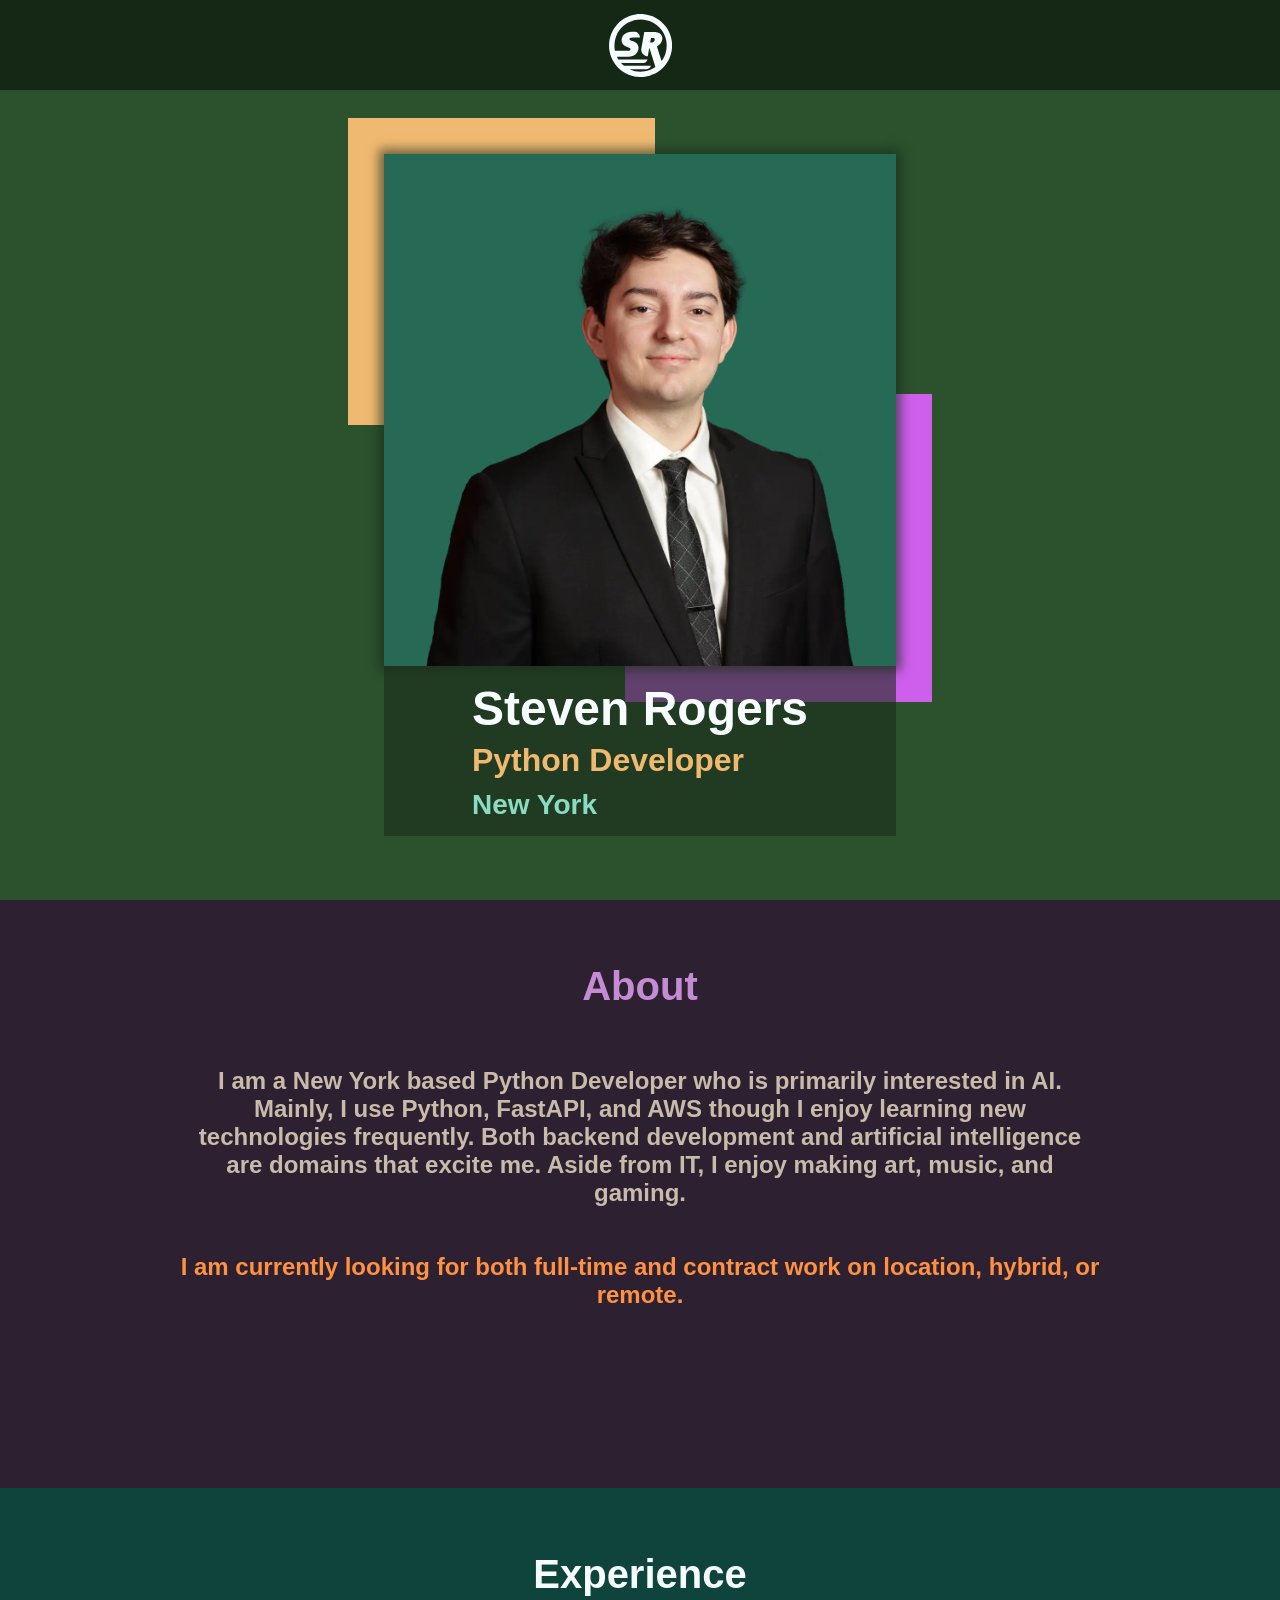
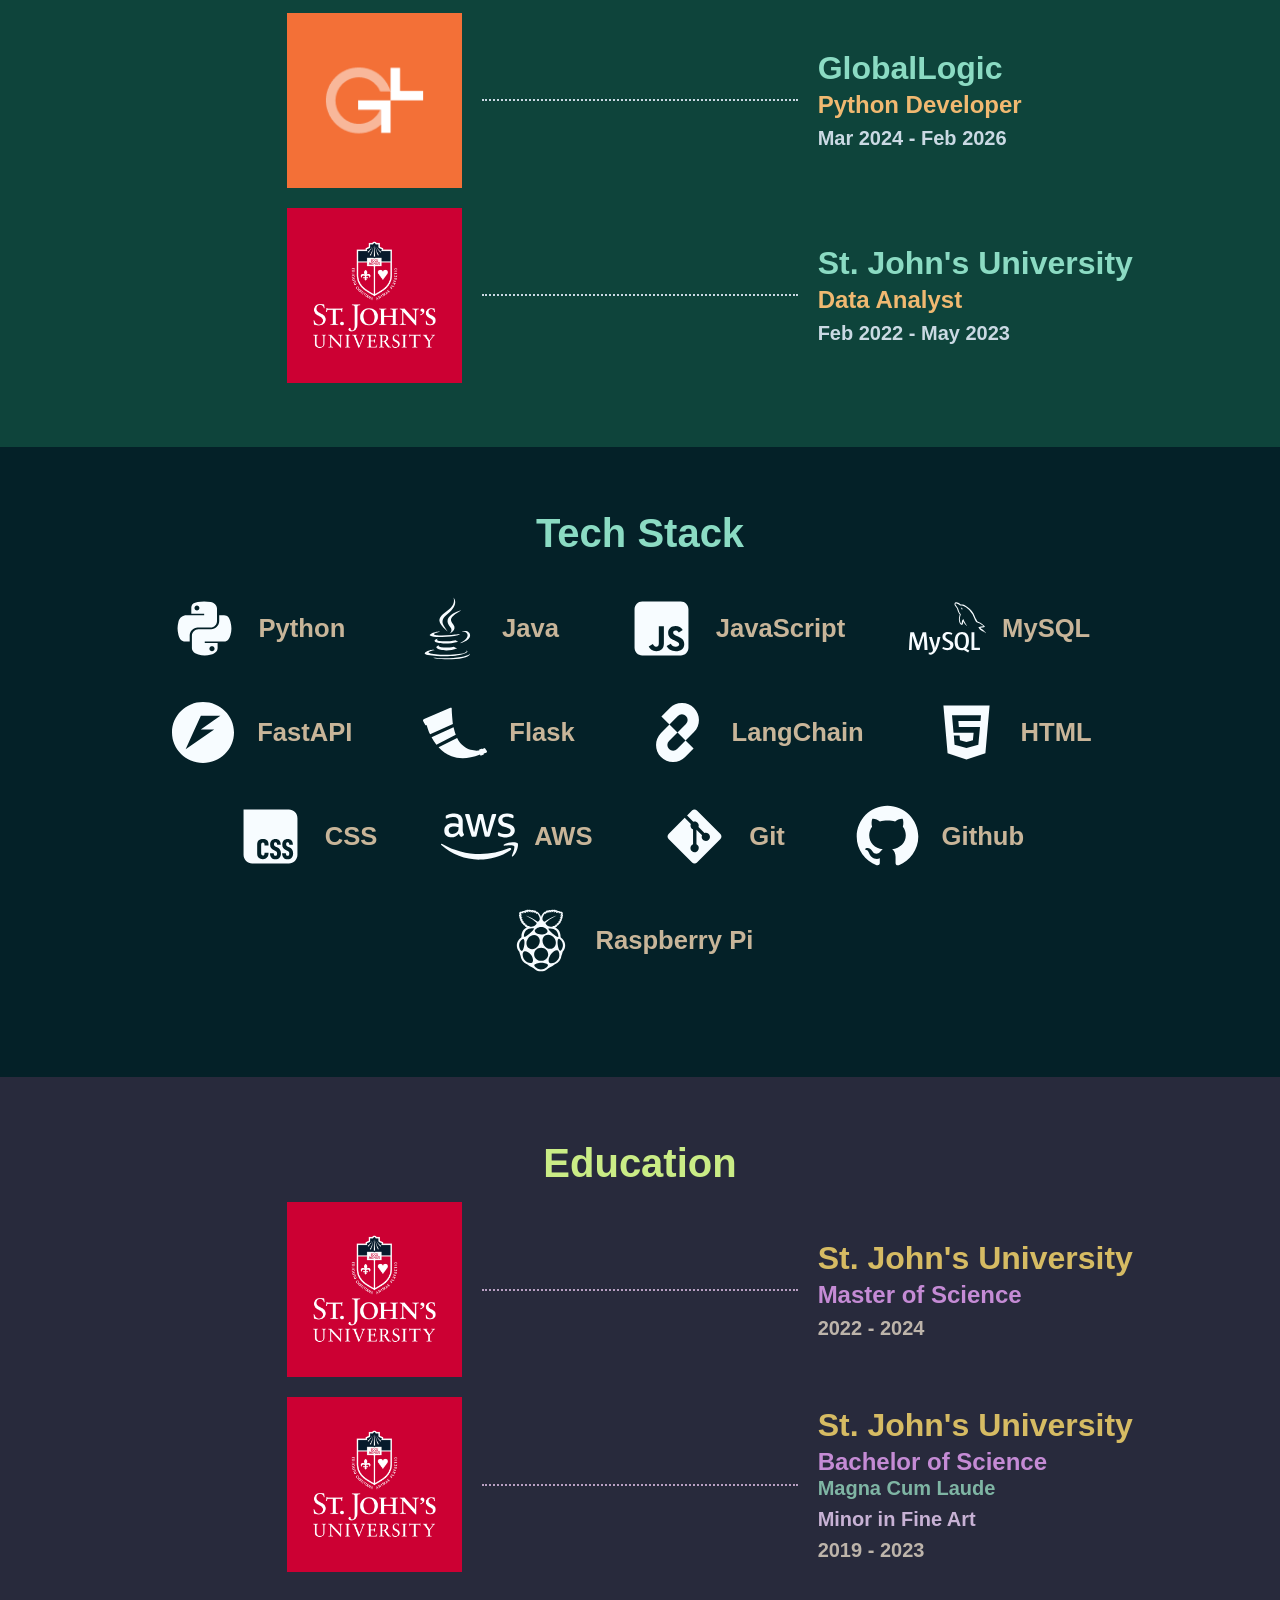
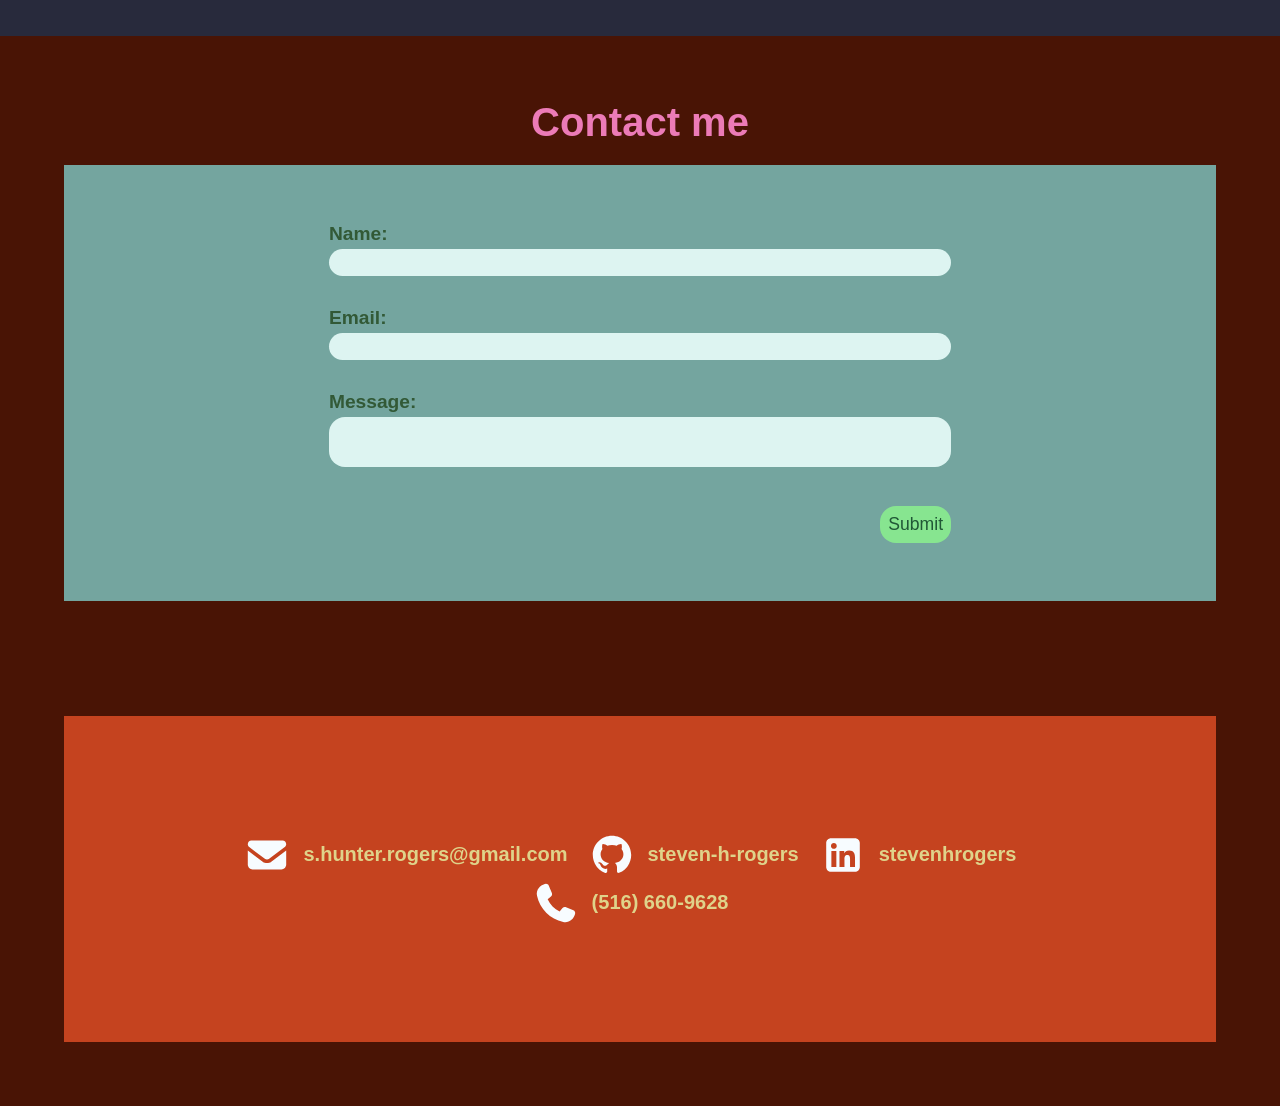
==== index.html @ d7aa34fb "navbar ui improvements" ====
<!doctype html>
<html lang="en">
  <head>
    <meta charset="UTF-8" />
    <meta name="viewport" content="width=device-width, initial-scale=1.0" />
    <title>Steven Rogers Portfolio</title>
    <link rel="stylesheet" href="style.css" />
    <script src="script.js" defer></script>
  </head>
  <body>
    <nav>
      <button class="bars-button">
        <img
          loading="eager"
          class="bars"
          id="bars-img"
          src="imgs/ui_symbols/bars-solid-full.svg"
          alt="Menu Bars"
        />
      </button>

      <img
        loading="eager"
        class="sr-logo"
        src="imgs/personal_imgs/Slogo_white.svg"
        alt="SR Logo"
      />
      <div class="vertical-nav">
        <div class="nav-format-container">
          <ul class="list" id="mobile-nav-list">
            <li class="nav-item">
              <a class="nav-link" id="home-link" href="#">Home</a>
            </li>
            <li class="nav-item">
              <a class="nav-link" id="about-link" href="#about">About</a>
            </li>
            <li class="nav-item">
              <a class="nav-link" id="projects-link" href="#">Projects</a>
            </li>
            <li class="nav-item">
              <a class="nav-link" id="contact-link" href="#contact">Contact</a>
            </li>
            <li class="nav-item">
              <a
                class="nav-link"
                id="download-resume-link"
                href="resume/StevenRogers_Resume_10-05-2026.pdf"
                download
                >Download Resume</a
              >
            </li>
          </ul>
        </div>
      </div>
    </nav>
    <div id="page-format-container">
      <!-- *INTRODUCTION SECTION -->
      <header class="hero">
        <section class="introduction">
          <div class="portrait-and-nameplate-container">
            <div id="portrait-container">
              <img
                loading="eager"
                class="portrait-img"
                src="imgs/personal_imgs/Headshot_AI_reduced_size.webp"
                alt="Headshot of Myself"
              />
            </div>
            <div class="personal-info">
              <div class="nameplate">
                <h2 id="name-text">Steven Rogers</h2>
                <p id="title-text">Python Developer</p>
                <p id="location-text">New York</p>
              </div>
            </div>
          </div>
        </section>
      </header>

      <!-- *ABOUT SECTION -->
      <section class="about half-section" id="about">
        <h2 class="section-title" id="about-title">About</h2>
        <div class="about-text">
          <p id="about-paragraph">
            I am a New York based Python Developer who is primarily interested
            in AI. Mainly, I use Python, FastAPI, and AWS though I enjoy
            learning new technologies frequently. Both backend development and
            artificial intelligence are domains that excite me. Aside from IT, I
            enjoy making art, music, and gaming.
          </p>
          <p id="work-statement">
            I am currently looking for both full-time and contract work on
            location, hybrid, or remote.
          </p>
        </div>
      </section>

      <!-- *EXPERIENCE SECTION -->
      <section class="experience half-section" id="experience">
        <h2 class="section-title" id="experience-title">Experience</h2>

        <div class="work-experience-grid">
          <!-- !consider changing this to be a 2 column grid where the first
           !column is a flex container with img and dash and the second has job info -->
          <img
            loading="lazy"
            class="experience-img align-right"
            id="gl-logo"
            src="imgs/work_logos/globallogicsquare.png"
            alt="GlobalLogic Logo"
          />
          <div class="dash" id="gl-dash"></div>
          <div class="job-details" id="gl-details">
            <h3 class="job-header">GlobalLogic</h3>
            <p class="job-title">Python Developer</p>
            <p class="date">Mar 2024 - Feb 2026</p>
          </div>

          <img
            loading="lazy"
            class="experience-img align-right"
            id="sju-logo"
            src="imgs/work_logos/stjohnsprofileHD.webp"
            alt="St. John's University Logo"
          />
          <div class="dash" id="sju-dash"></div>
          <div class="job-details" id="sju-details">
            <h3 class="job-header">St. John's University</h3>
            <p class="job-title">Data Analyst</p>
            <p class="date">Feb 2022 - May 2023</p>
          </div>
        </div>
      </section>

      <!-- *TECH STACK SECTION -->
      <section class="tech-stack half-section" id="tech-stack">
        <h2 class="section-title" id="tech-stack-title">Tech Stack</h2>
        <ul class="list tech-list">
          <li class="technology">
            <img
              loading="lazy"
              class="tech-imgs"
              id="python-logo"
              src="imgs/tech_logos/python-brands-solid-full.svg"
              alt="Python logo"
            />
            <span class="tech-stack-text"> Python </span>
          </li>
          <li class="technology">
            <img
              loading="lazy"
              class="tech-imgs"
              id="java-logo"
              src="imgs/tech_logos/java-brands-solid-full.svg"
              alt="Java Logo"
            />
            <span class="tech-stack-text"> Java </span>
          </li>
          <li class="technology">
            <img
              loading="lazy"
              class="tech-imgs"
              id="javascript-logo"
              src="imgs/tech_logos/square-js-brands-solid-full.svg"
              alt="JavaScript Logo"
            />
            <span class="tech-stack-text"> JavaScript </span>
          </li>
          <li class="technology">
            <img
              loading="lazy"
              class="tech-imgs"
              id="mysql-logo"
              src="imgs/tech_logos/mysql.svg"
              alt="MySQL Logo"
            />
            <span class="tech-stack-text"> MySQL </span>
          </li>
          <li class="technology">
            <img
              loading="lazy"
              class="tech-imgs simple-icons"
              id="fastapi-logo"
              src="imgs/tech_logos/fastapi.svg"
              alt="FastAPI Logo"
            />
            <span class="tech-stack-text"> FastAPI </span>
          </li>
          <li class="technology">
            <img
              loading="lazy"
              class="tech-imgs simple-icons"
              id="flask-logo"
              src="imgs/tech_logos/flask.svg"
              alt="Flask Logo"
            />
            <span class="tech-stack-text"> Flask </span>
          </li>
          <li class="technology">
            <img
              loading="lazy"
              class="tech-imgs simple-icons"
              id="langchain-logo"
              src="imgs/tech_logos/langchain.svg"
              alt="LangChain Logo"
            />
            <span class="tech-stack-text"> LangChain </span>
          </li>
          <li class="technology">
            <img
              loading="lazy"
              class="tech-imgs"
              id="html-logo"
              src="imgs/tech_logos/html5-brands-solid-full.svg"
              alt="HTML5 Logo"
            />
            <span class="tech-stack-text"> HTML </span>
          </li>
          <li class="technology">
            <img
              loading="lazy"
              class="tech-imgs"
              id="css-logo"
              src="imgs/tech_logos/css-brands-solid-full.svg"
              alt="CSS Logo"
            />
            <span class="tech-stack-text"> CSS </span>
          </li>
          <li class="technology">
            <img
              loading="lazy"
              class="tech-imgs"
              id="aws-logo"
              src="imgs/tech_logos/aws-brands-solid-full.svg"
              alt="AWS Logo"
            />
            <span class="tech-stack-text"> AWS </span>
          </li>
          <li class="technology">
            <img
              loading="lazy"
              class="tech-imgs"
              id="git-logo"
              src="imgs/tech_logos/git-alt-brands-solid-full.svg"
              alt="Git Logo"
            />
            <span class="tech-stack-text"> Git </span>
          </li>
          <li class="technology">
            <img
              loading="lazy"
              class="tech-imgs"
              id="github-logo"
              src="imgs/tech_logos/github-brands-solid-full.svg"
              alt="Github Logo"
            />
            <span class="tech-stack-text"> Github </span>
          </li>
          <li class="technology">
            <img
              loading="lazy"
              class="tech-imgs"
              id="raspberry-pi-logo"
              src="imgs/tech_logos/raspberry-pi-brands-solid-full.svg"
              alt="Raspberry Pi Logo"
            />
            <span class="tech-stack-text"> Raspberry Pi </span>
          </li>
        </ul>
      </section>

      <!-- *EDUCATION SECTION -->
      <section class="education half-section" id="education">
        <h2 class="section-title" id="education-title">Education</h2>
        <!-- ! Consider making this a 3x2 grid that is centered horizontally on the page using margin auto -->
        <div class="education-grid">
          <img
            loading="lazy"
            class="education-img align-right"
            id="masters-img"
            src="imgs/education_logos/stjohnsprofileHD.webp"
            alt="St. John's University Logo"
          />
          <div class="education-dash dash" id="masters-dash"></div>
          <div class="education-text" id="masters-text">
            <h3 class="education-header sju-header">St. John's University</h3>
            <p class="education-degree degree-title">Master of Science</p>
            <p class="education-date date">2022 - 2024</p>
          </div>

          <img
            loading="lazy"
            class="education-img align-right"
            id="bachelors-img"
            src="imgs/education_logos/stjohnsprofileHD.webp"
            alt="St. John's University Logo"
          />
          <div class="education-dash dash" id="bachelors-dash"></div>
          <div class="education-text" id="bachelors-text">
            <h3 class="education-header sju-header">St. John's University</h3>
            <p class="education-degree degree-title">Bachelor of Science</p>
            <p id="magna">Magna Cum Laude</p>
            <p id="minor">Minor in Fine Art</p>
            <p class="education-date date">2019 - 2023</p>
          </div>
        </div>
      </section>

      <!-- *CONTACT SECTION -->
      <footer class="half-section">
        <!-- add a form here that's linked to lambda -->
        <section class="contact half-section" id="contact">
          <h2 class="section-title" id="contact-title">Contact me</h2>

          <div class="contact-form-container">
            <!-- contact form -->
            <form id="contact-form">
              <div class="name-group form-group">
                <label for="name-input">Name:</label>
                <input
                  type="text"
                  id="name-input"
                  name="name"
                  autocomplete="name"
                  required
                />
              </div>

              <div class="email-group form-group">
                <label for="email-input">Email:</label>
                <input
                  type="email"
                  id="email-input"
                  name="email"
                  autocomplete="email"
                  required
                />
              </div>

              <div class="message-group form-group">
                <label for="message-input">Message:</label>
                <input type="text" id="message-input" name="message" required />
              </div>

              <button class="form-submit-button" type="submit">Submit</button>
            </form>
          </div>

          <div class="contact-info-container">
            <div class="contact-group" id="email-group">
              <img
                src="imgs/contact_logos/envelope-solid-full.svg"
                alt="Email logo"
                class="contact-img"
                id="email-img"
              />
              <a
                href="mailto:s.hunter.rogers@gmail.com"
                class="contact-link"
                id="email-link"
                >s.hunter.rogers@gmail.com</a
              >
            </div>
            <div class="contact-group" id="github-group">
              <img
                src="imgs/contact_logos/github-brands-solid-full.svg"
                alt="Github Logo"
                class="contact-img"
                id="github-img"
              />
              <a
                href="https://github.com/steven-h-rogers"
                class="contact-link"
                id="github-link"
                >steven-h-rogers</a
              >
            </div>
            <div class="contact-group" id="linkedin-group">
              <img
                src="imgs/contact_logos/square-linkedin-brands-solid-full.svg"
                alt="LinkedIn Logo"
                class="contact-img"
                id="linkedin-img"
              />
              <a
                href="https://www.linkedin.com/in/stevenhrogers"
                class="contact-link"
                id="linkedin-link"
                >stevenhrogers</a
              >
            </div>
            <div class="contact-group" id="phone-group">
              <img
                src="imgs/contact_logos/phone-solid-full.svg"
                alt="Phone Logo"
                class="contact-img"
                id="phone-img"
              />
              <a href="tel:+15166609628" class="contact-link" id="phone-link"
                >(516) 660-9628</a
              >
            </div>
          </div>
        </section>
      </footer>
    </div>
  </body>
</html>
---- style.css ----
/* start new styling */
* {
  margin: 0;
  padding: 0;
  box-sizing: border-box;
  font-family: Helvetica;
}
body {
  background-color: #152816;
  font-weight: bold;
  min-width: none;
}

section {
  /* display: flex; */
  padding: 5% 5%;
  min-height: 90dvh;
  z-index: 0;
  /* margin-bottom: 10%; */
}

section.half-section {
  min-height: 45dvh;
}

section.quarter-section {
  min-height: 22.5dvh;
}

/* footer {
  height: 25vh;
} */

img {
  pointer-events: none;
  user-select: none;
}

.vertical-nav {
  display: none;
  /* display: flex; uncomment for debugging*/
  flex-direction: column;
  align-items: center;
  justify-content: center;
  text-align: center;
  font-size: clamp(1.5rem, 3vw, 2.5rem);
  padding: 10%;
  /* padding-top: 20dvh; */
  /* padding-bottom: 40dvh; */
  position: fixed;
  left: 0;
  top: 0;
  margin-top: 10dvh;
  width: clamp(100px, 70vw, 70vw);
  height: 90vh;
  background-color: #061807;
  z-index: 10000;
}

.nav-format-container {
  display: flex;
  flex-direction: column;
  justify-content: center;
  height: 65%;
  width: 100%;
}

#mobile-nav-list {
  display: flex;
  flex-direction: column;
  justify-content: space-around;

  min-width: 100%;
  height: 100%;
  padding: 0;
}

#mobile-nav-list .nav-item a {
  min-width: 100%;
  width: 100px;
  display: block;
  border-bottom: solid 2px #0e443b;
}

.list {
  list-style: none;
  padding: 1% 0;
}

.section-title {
  font-size: clamp(2rem, 5vw, 2.5rem);

  font-weight: 900;
  /* justify-content: center; */
}

.hero {
  height: 90dvh;

  display: flex;
  flex-direction: column;
}

#page-format-container {
  margin-left: auto;
  margin-right: auto;
  margin-top: 10dvh;
  display: grid;
  min-width: none;
  grid-template-columns: minmax(300px, 1fr);
  grid-auto-rows: minmax(100px, auto);

  /* ! should leave this commented out to promote mobile-first development
  but can uncomment to show desktop format */
  /* width: 85vw; */
}

nav {
  position: fixed;
  top: 0;
  left: 0;
  right: 0;
  margin: auto;
  display: flex;
  justify-content: center;
  align-items: center;
  flex-shrink: 0;
  flex-grow: 1;

  /* !should leave this commented out to promote mobile-first development
  but can uncomment to show desktop format */
  /* width: 85vw; */
  height: 10dvh;

  /* font-size: clamp(0.7rem, 2vw, 1.5rem); */

  /* padding: 2%; */
  background-color: #152816;
  z-index: 1000;
}

.sr-logo {
  display: flex;
  flex-shrink: 1;
  /* flex-grow: 1; */
  /* aspect-ratio: 1/1; */
  pointer-events: all;
  max-height: 7dvh;
}

.bars {
}

.bars-button {
  position: fixed;
  left: 5%;
  display: flex;
  flex-shrink: 1;
  flex-grow: 1;
  height: 5dvh;
  background: none;
  border: none;
}

.bars-button:hover .bars {
  background-color: purple;
  cursor: pointer;
}

#nav-list {
  display: flex;
  flex-grow: 1;
  flex-shrink: 1;
  justify-content: center;
  align-items: center;
  /* width: 85vw; */

  gap: 4%;
}

.nav-item {
  /* flex-shrink: 0; */
}

.nav-item a {
  text-decoration: none;
}
.nav-item a:link,
.nav-item a:visited {
  color: #f7fcff;
}

.nav-item a:hover {
  color: #f0b971;
}

.nav-item a:active {
  color: #ce5fec;
}

.introduction {
  display: flex;
  flex-shrink: 1;
  flex-direction: column;
  margin: auto 0;
  justify-content: center;
  align-items: center;

  padding: 2%;
  position: relative;
  min-height: 0;
  height: 100%;
  background-color: #2b522d;
  /* overflow: hidden; */
  z-index: 0;
}

.portrait-and-nameplate-container {
  display: flex;
  flex-direction: column;
  max-width: 90%;
  max-height: 90%;
}

#portrait-container {
  position: relative;
  display: flex;
  flex-direction: column;
  justify-content: flex-end;
  align-items: center;
  max-height: 75%;
  /* width: 100%; */
  /* min-width: none; */
  /* max-width: 50%; */
  aspect-ratio: 1/1;
  background-color: #266a56;
  box-shadow: 0px 0px 10px 5px #1b2c1c99;
  /* margin-bottom: 10%; */
  /* width: min(50vw, 60vh); */
  /* z-index: 2; */
}

#portrait-container::before {
  content: "";
  position: absolute;
  top: -7%;
  left: -7%;
  background-color: #f0b971;
  height: auto;
  width: 60%;
  aspect-ratio: 1/1;
  z-index: -1;
}

#portrait-container::after {
  content: "";
  position: absolute;
  bottom: -7%;
  right: -7%;
  background-color: #ce5fec;
  height: auto;
  width: 60%;
  aspect-ratio: 1/1;
  z-index: -1;
}

.portrait-img {
  position: relative;
  max-height: 90%;
  max-width: 90%;
  /* z-index: 999; */
}

.personal-info {
  position: relative;
  display: flex;
  flex-grow: 1;
  flex-shrink: 1;
  justify-content: center;
  align-items: center;
  /* min-width: none; */
  max-width: 100%;
  max-height: 25%;
  background-color: #1b2c1c99;
  padding: 3% 5%;
  /* z-index: 1; */
}

.nameplate {
  /* min-height: 100%;
  min-width: 100%; */
}

#name-text {
  font-size: clamp(1.75rem, 8vw, 3rem);
  /* text-wrap: nowrap; */
  color: #f7fcff;
  left: 0;
  /* might not work in every browser */
}

#title-text {
  /* display: inline; */
  font-size: clamp(1.25rem, 5vw, 2rem);
  /* text-wrap: nowrap; */
  margin-top: 2%;
  color: #f0b971;
}

#location-text {
  /* text-wrap: nowrap; */
  font-size: clamp(1rem, 4.75vw, 1.75rem);
  margin-top: 3%;
  color: #8bdbc3;
}

/* About Styling */
.about {
  display: flex;
  flex-direction: column;
  /* gap: 2%; */
  align-items: center;
  background-color: #2d2030;
}

#about {
  scroll-margin-top: 10dvh;
}

#about-title {
  color: #c58bd5;
}

.about-text {
  display: flex;
  flex-direction: column;
  justify-content: space-around;
  padding: 5% 10% 10% 10%;
  text-align: center;
  color: #c9bbaa;
  /* background-color: #042128; */
  font-size: clamp(1.25rem, 2.5vw, 1.5rem);
  max-height: 100%;
}

#about-paragraph {
  margin-bottom: 5%;
}

#work-statement {
  color: #fe9143;
}

/* Experience styling */

.experience {
  display: flex;
  flex-direction: column;
  gap: 1rem;
  justify-content: space-between;
  background-color: #0e443b;
  color: #8bdbc3;
}

#experience-title {
  /* justify-self: center;   */
  margin: 0 auto;
  /* margin-left: 15%; */
  color: #f7fcff;
  /* grid-row: 1;
  grid-column: 1 / -1; */
}

.work-experience-grid {
  display: grid;
  grid-template-columns: 1fr minmax(0, 1fr) 1fr;
  grid-template-rows: minmax(0, 1fr) minmax(0, 1fr);
  margin: 0 auto;
  max-width: 97%;
  max-height: 100%;
  align-items: center;
  gap: 1.25rem;
}

.align-right {
  justify-self: right;
}

.experience-img {
  /* max-width: 5rem;
  min-width: none; */
  height: auto;
  width: clamp(100px, 20vw, 175px);
  aspect-ratio: 1/1;
}

#gl-logo.experience-img {
  grid-column: 1;
  grid-row: 1;
}

#sju-logo.experience-img {
  grid-column: 1;
  grid-row: 2;
}

.job-details {
  /* width:; */
}

#gl-details.job-details {
  grid-column: 3;
  grid-row: 1;
}

#sju-details.job-details {
  grid-column: 3;
  grid-row: 2;
}

.dash {
  /* font-size: 0; */
  /* line-height: 0; */
  background-color: none;
  max-height: 0.1rem;
  border-bottom: 0.15em dotted #cad9e3;
  max-width: 100%;
  min-width: none;
}

#gl-dash.dash {
  grid-column: 2;
  grid-row: 1;
}

#sju-dash.dash {
  grid-column: 2;
  grid-row: 2;
}

.job-header {
  /* text-wrap: nowrap; */
  font-size: clamp(1.5rem, 3vw, 2rem);
}

.job-title {
  /* text-wrap: nowrap; */
  font-size: clamp(1.25rem, 2.5vw, 1.5rem);
  color: #f0b971;
  margin-top: 0.25rem;
}

.job-details .date {
  font-size: clamp(1rem, 1.75vw, 1.25rem);
  /* text-wrap: nowrap; */
  margin-top: 0.5rem;
  color: #cad9e3;
}

/* Technologies Styling */
/* need a better standardized naming convention */

.tech-stack {
  background-color: #042128;
  display: flex;
  flex-direction: column;
  flex-grow: 1;
  min-height: 100%;
  align-items: center;
  /* justify-content: space-around; */
}

#tech-stack-title {
  color: #8bdbc3;
}

.tech-imgs {
  height: auto;
  aspect-ratio: 1/1;
  /* min-width: 40px;
  width: 100px;
  max-width: 150px; */
  width: clamp(40px, 6vw, 110px);
  margin-right: 1rem;
  /* object-fit: contain; */
}

.tech-stack-text {
  /* display: inline-block; */
}

.black-logo {
  /* changes the color of the svgs that are black */
  filter: invert(91%) sepia(26%) saturate(484%) hue-rotate(185deg)
    brightness(106%) contrast(103%);
}

.simple-icons.tech-imgs {
  padding: 4%;
}

/* !fix size bugs here */

.tech-list {
  display: flex;
  flex-direction: row;
  justify-content: center;
  align-items: center;
  flex-wrap: wrap;
  /* flex-grow: 1; */
  padding: 3%;
  /* flex-shrink: 0; */

  /* margin-top: 7%;
  margin-bottom: 7%; */
  gap: clamp(2.5rem, 3dvw, 5dvw);
  row-gap: clamp(1rem, 3dvh, 5dvh);
  /* min-height: 100%; */
  font-size: clamp(1.5rem, 2dvw, 2rem);
  color: #c8b599;
}

.technology {
  display: flex;
  flex-direction: row;
  /* flex-grow: 1; */
  /* flex-shrink: 0; */
  /* flex-grow: 1; */
  /* justify-content: space-around; */
  align-items: center;
  /* gap: 1rem; */
  margin-right: 1.5rem;
  font-weight: bold;
  /* width: fit-content; */
  /* white-space: nowrap; */
}

/* Education Styling */
.education {
  display: flex;
  flex-direction: column;
  gap: 1rem;
  justify-content: space-between;
  color: #efe1ce;
  background-color: #282a3c;
}

#education-title {
  margin: 0 auto;
  color: #caec86;
}

.education-grid {
  display: grid;
  grid-template-columns: 1fr minmax(0, 1fr) 1fr;
  grid-template-rows: minmax(0, 1fr) minmax(0, 1fr);
  margin: 0 auto;
  max-width: 97%;
  max-height: 100%;
  align-items: center;
  gap: 1.25rem;
}

.education-img {
  /* max-width: 5rem;
  min-width: none; */
  display: inline-block;
  /* height: auto; */
  width: clamp(100px, 20vw, 175px);
  aspect-ratio: 1/1;
}

.education-text {
  color: #d6bb63;
}

.education-dash {
  flex-shrink: 1;
  border-color: #b89fc2;
}

.education-header {
  font-size: clamp(1.5rem, 3vw, 2rem);
}

.education-degree {
  font-size: clamp(1.25rem, 2.5vw, 1.5rem);
  margin-top: 0.25rem;
  color: #c58bd5;
}

.education-date {
  font-size: clamp(1rem, 1.75vw, 1.25rem);
  margin-top: 0.5rem;
  color: #bdb4aa;
}

#magna {
  font-size: clamp(1rem, 1.75vw, 1.25rem);
  color: #7fb5a4;
  margin-top: 0.1rem;
}

#minor {
  font-size: clamp(1rem, 1.75vw, 1.25rem);
  margin-top: 0.5rem;
  color: #c8b2d5;
}

#masters-img.education-img {
  grid-column: 1;
  grid-row: 1;
}

#masters-dash {
  /* display: none; */
  grid-column: 2;
  grid-row: 1;
}

#masters-text {
  grid-column: 3;
  grid-row: 1;
}

#bachelors-img.education-img {
  grid-column: 1;
  grid-row: 2;
}

#bachelors-dash {
  /* display: none; */
  grid-column: 2;
  grid-row: 2;
}

#bachelors-text {
  grid-column: 3;
  grid-row: 2;
}

/* Contact Styling */

.contact {
  display: flex;
  flex-direction: column;
  justify-content: space-around;
  background-color: #491405;
}

#contact-title {
  color: #ec7bb7;
  margin-left: auto;
  margin-right: auto;
  margin-bottom: 1.25rem;
}

.contact-form-container {
  display: flex;
  flex-direction: column;
  align-items: center;
  justify-content: space-around;
  flex-wrap: wrap;

  flex-grow: 1;
  /* gap: 5%; */
  padding: 5%;
  background-color: #74a59f;
  margin-bottom: 10%;
}

#contact-form {
  display: flex;
  flex-direction: column;
  color: #325936;
  width: 60%;
}

.form-group {
  display: flex;
  flex-direction: column;
  margin-bottom: 5%;
}
.form-group label {
  font-size: clamp(1rem, 3vw, 1.2rem);
  margin-bottom: 0.25rem;
}

.form-group input {
  font-size: clamp(1rem, 3vw, 1.25rem);
  height: clamp(1.5rem, 3vh, 2rem);
  border-radius: 1rem;
  border: none;
  padding-left: 0.5rem;
  padding-right: 0.5rem;
  background-color: #ddf4f1;
  color: #0e443b;
}

#message-input {
  resize: none;
  overflow: hidden;
  word-wrap: break-word;
  width: 100%;
  min-height: 50px;
}

.form-submit-button {
  background-color: #87e590;
  color: #205736;
  font-size: clamp(1rem, 2vw, 1.1rem);
  border: none;
  border-radius: 1rem;
  padding: 0.5rem;
  margin-top: 0.5rem;
  margin-left: auto;
}

.contact-info-container {
  display: flex;
  justify-content: center;
  flex-wrap: wrap;
  min-height: 100%;
  padding: 10%;
  background-color: #c5431f;
}

.contact-group {
  display: flex;
  align-items: center;
  gap: 0.75rem;
  flex-shrink: 1;
  margin-right: 1.25rem;
}

.contact-img {
  height: auto;
  width: clamp(1.5rem, 5vw, 3rem);
}

.contact-link {
  font-size: clamp(1rem, 3vw, 1.25rem);
  color: #dfd38a;
  text-decoration: none;
}

@media {
}

/* color pallette

background green                        #152816
introduction background green           #2b522d
styling square green                    #266a56
orange                                  #f0b971
white                                   #f7fcff
soft white                              #cad9e3
experience background                   #0e443b
tech stack background                   #042128
 



*/
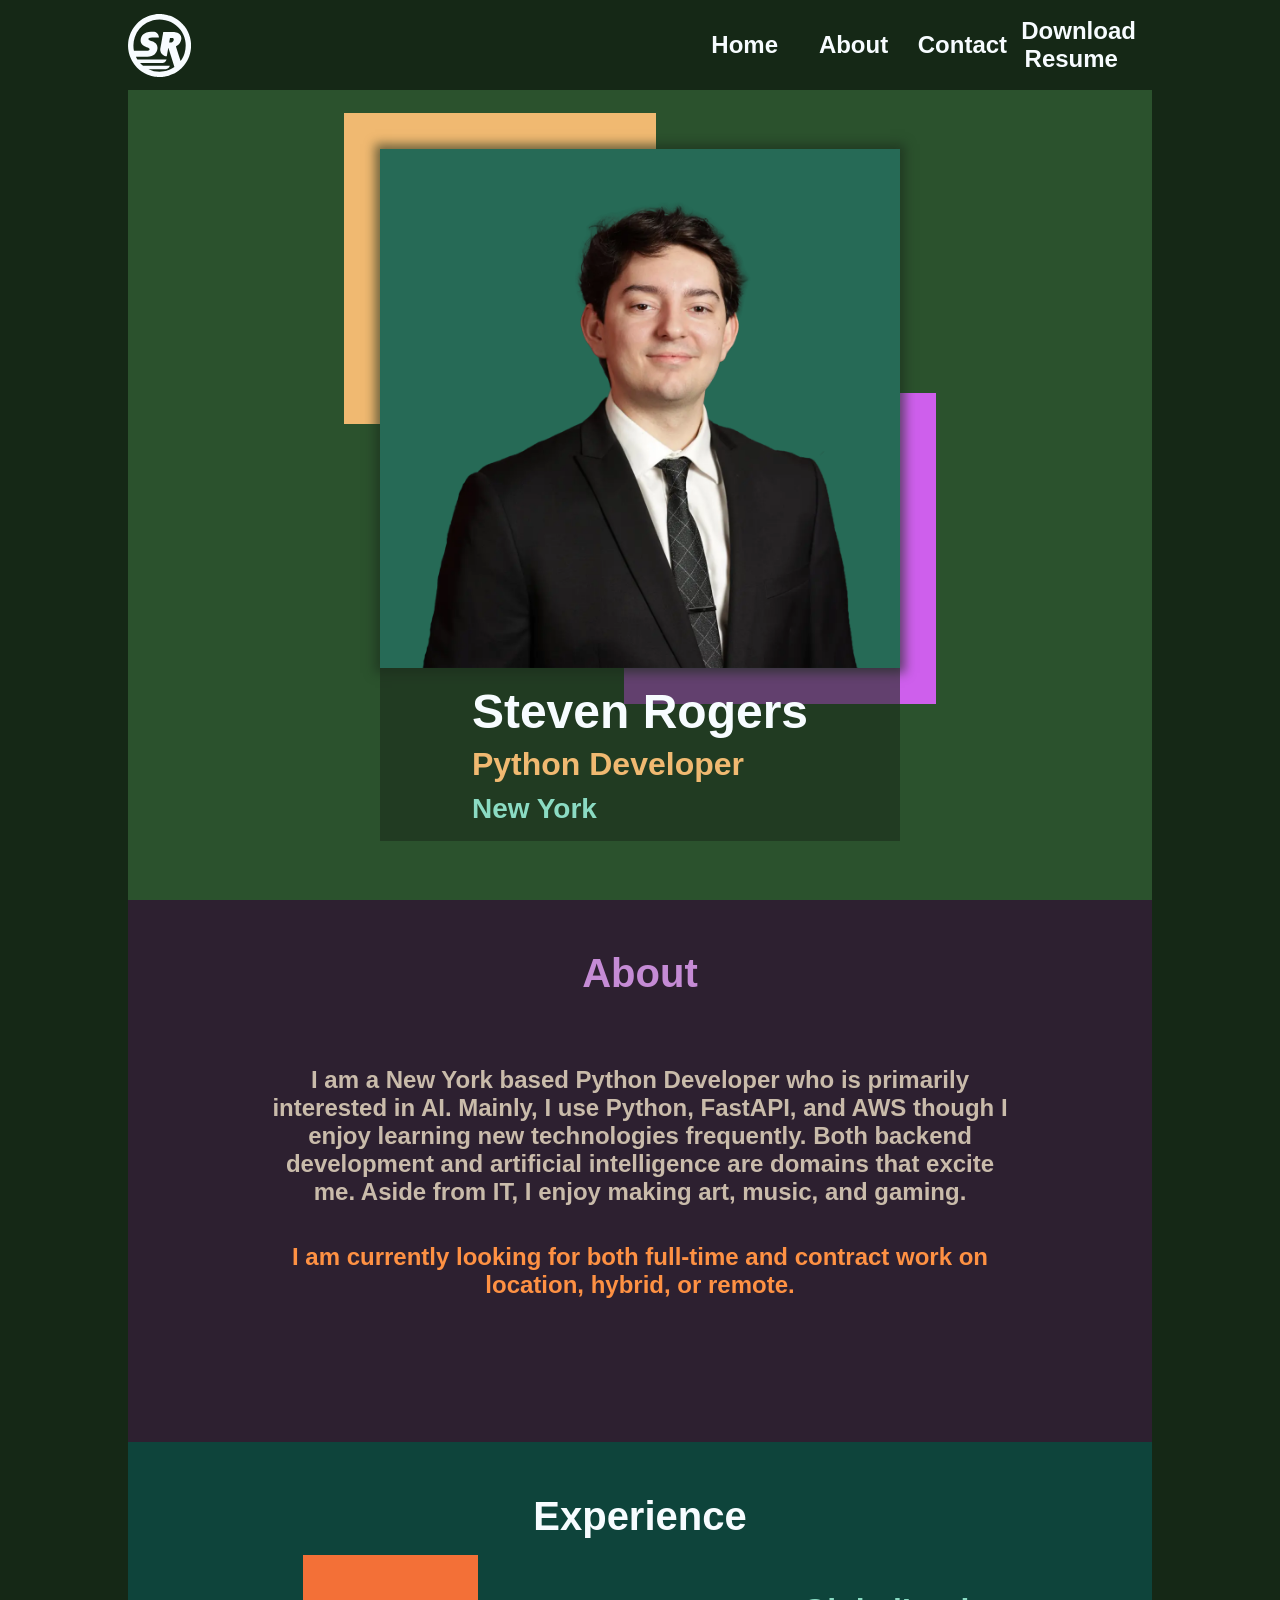
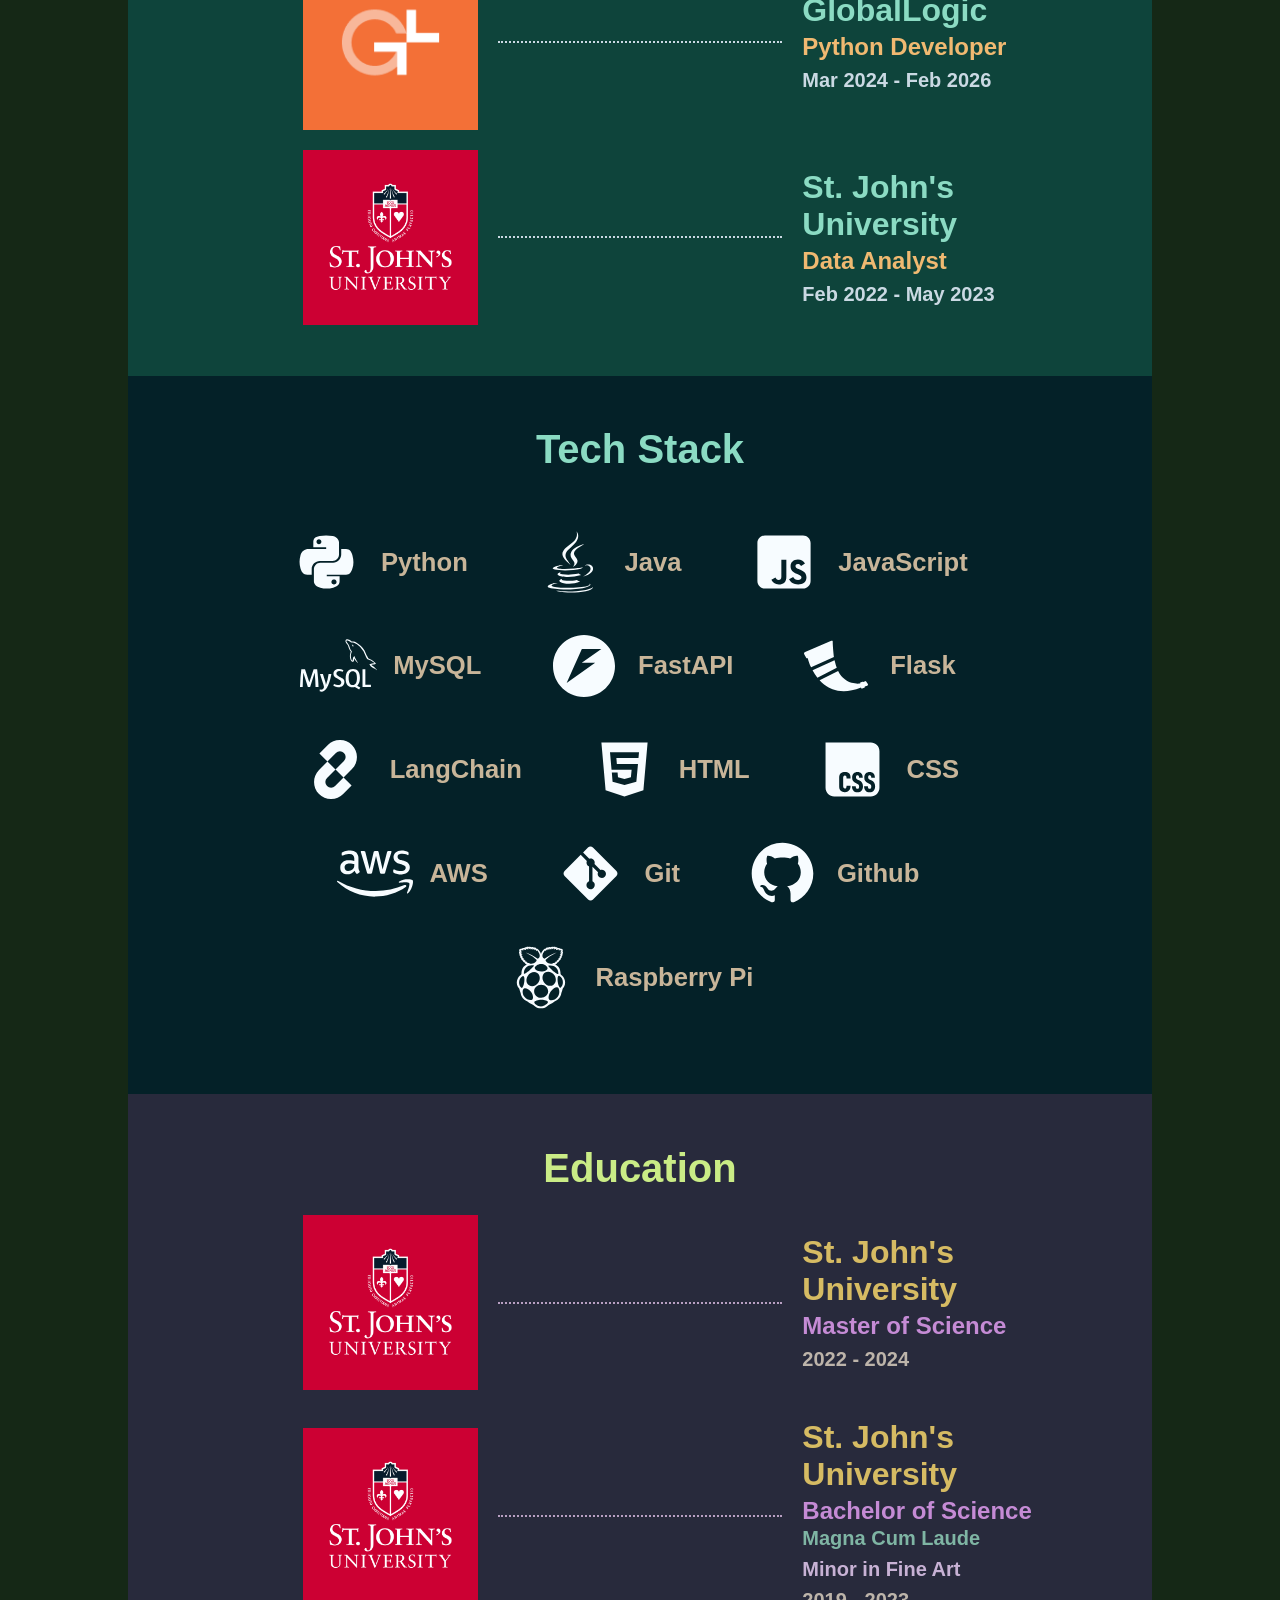
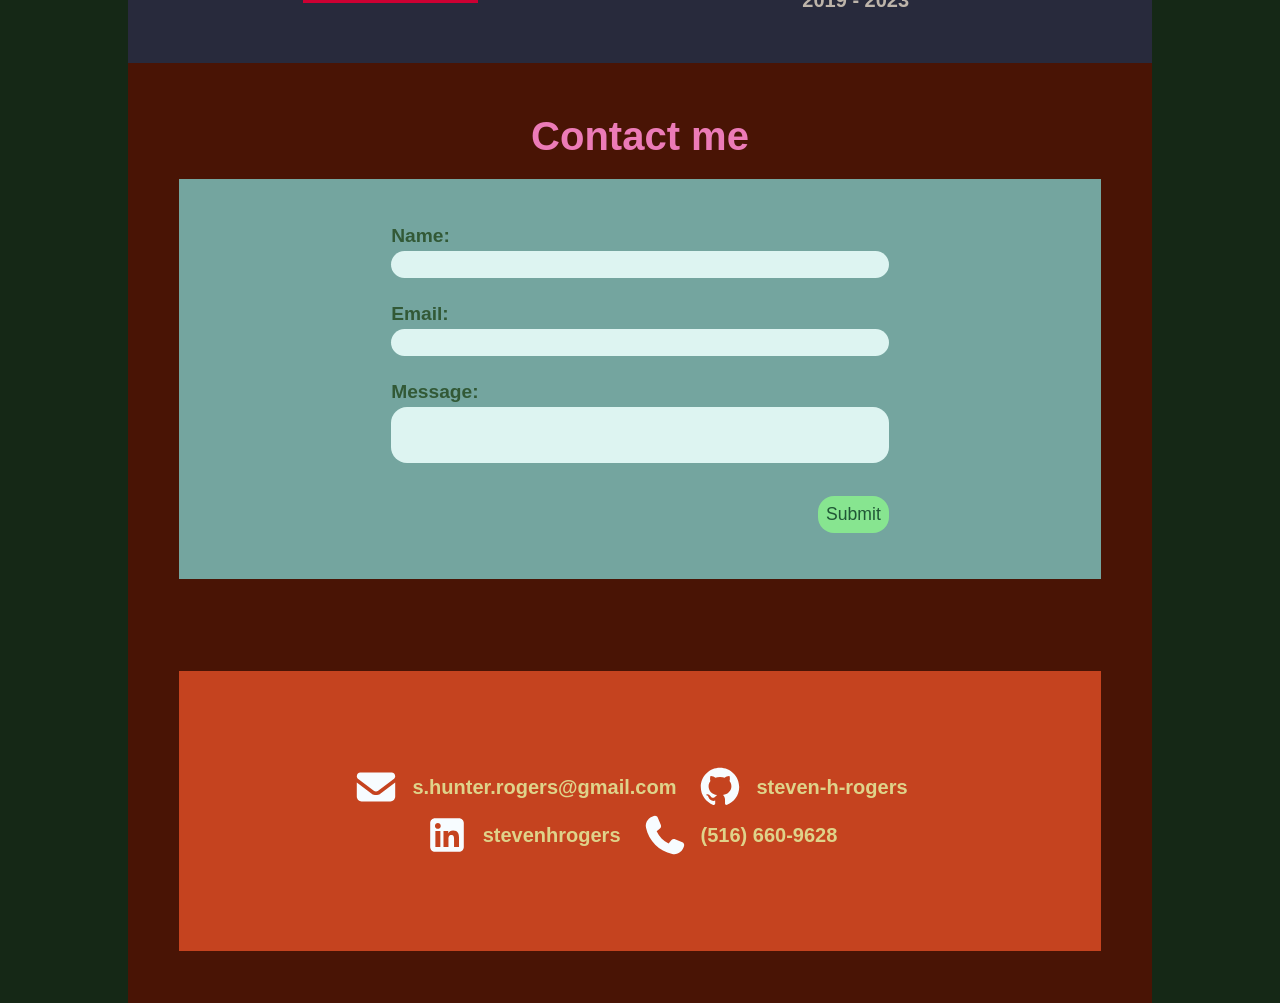
==== commit 80a427ac: "updated navbar functionality and responsiveness" ====
--- a/index.html
+++ b/index.html
@@ -1,4 +1,4 @@
-<!doctype html>
+<!DOCTYPE html>
 <html lang="en">
   <head>
     <meta charset="UTF-8" />
@@ -34,9 +34,10 @@
             <li class="nav-item">
               <a class="nav-link" id="about-link" href="#about">About</a>
             </li>
-            <li class="nav-item">
+            <!-- bring back once the section is complete -->
+            <!-- <li class="nav-item">
               <a class="nav-link" id="projects-link" href="#">Projects</a>
-            </li>
+            </li> -->
             <li class="nav-item">
               <a class="nav-link" id="contact-link" href="#contact">Contact</a>
             </li>
@@ -339,7 +340,8 @@
 
               <div class="message-group form-group">
                 <label for="message-input">Message:</label>
-                <input type="text" id="message-input" name="message" required />
+                <textarea name="message" id="message-input" required></textarea>
+                <!-- <input type="text" id="message-input" name="message" required /> -->
               </div>
 
               <button class="form-submit-button" type="submit">Submit</button>
--- a/style.css
+++ b/style.css
@@ -48,7 +48,7 @@
   /* padding-top: 20dvh; */
   /* padding-bottom: 40dvh; */
   position: fixed;
-  left: 0;
+  right: 0;
   top: 0;
   margin-top: 10dvh;
   width: clamp(100px, 70vw, 70vw);
@@ -89,9 +89,8 @@
 
 .section-title {
   font-size: clamp(2rem, 5vw, 2.5rem);
-
   font-weight: 900;
-  /* justify-content: center; */
+  margin-bottom: 1.5rem;
 }
 
 .hero {
@@ -106,7 +105,7 @@
   margin-right: auto;
   margin-top: 10dvh;
   display: grid;
-  min-width: none;
+  min-width: 300px;
   grid-template-columns: minmax(300px, 1fr);
   grid-auto-rows: minmax(100px, auto);
 
@@ -153,7 +152,7 @@
 
 .bars-button {
   position: fixed;
-  left: 5%;
+  right: 5%;
   display: flex;
   flex-shrink: 1;
   flex-grow: 1;
@@ -648,6 +647,10 @@
   background-color: #491405;
 }
 
+#contact {
+  scroll-margin-top: 10dvh;
+}
+
 #contact-title {
   color: #ec7bb7;
   margin-left: auto;
@@ -686,23 +689,28 @@
   margin-bottom: 0.25rem;
 }
 
-.form-group input {
+.form-group input,
+.form-group textarea {
   font-size: clamp(1rem, 3vw, 1.25rem);
   height: clamp(1.5rem, 3vh, 2rem);
   border-radius: 1rem;
   border: none;
-  padding-left: 0.5rem;
-  padding-right: 0.5rem;
+  padding: 0.5rem;
   background-color: #ddf4f1;
   color: #0e443b;
 }
 
+.form-group textarea {
+  /* min-height: 2rem; */
+}
+
 #message-input {
   resize: none;
-  overflow: hidden;
-  word-wrap: break-word;
+  /* overflow: hidden; */
+  /* word-wrap: break-word; */
+  overflow-y: hidden;
   width: 100%;
-  min-height: 50px;
+  min-height: 3.5rem;
 }
 
 .form-submit-button {
@@ -744,7 +752,67 @@
   text-decoration: none;
 }
 
-@media {
+@media (width >= 700px) {
+  nav {
+    display: flex;
+    justify-content: space-between;
+    width: 80dvw;
+  }
+
+  .vertical-nav {
+    display: flex;
+    flex-direction: row;
+    justify-content: right;
+    align-items: center;
+    height: 10dvh;
+    padding: 0;
+    padding-right: 3%;
+    font-size: clamp(1rem, 3dvw, 1.5rem);
+    width: clamp(300px, 65%, 80%);
+    margin-top: 0;
+    position: static;
+    background-color: transparent;
+  }
+
+  .nav-format-container {
+    display: flex;
+    flex-direction: row;
+    align-items: center;
+    max-width: 70%;
+    height: 100%;
+  }
+
+  #mobile-nav-list {
+    display: flex;
+    flex-direction: row;
+    align-items: center;
+    justify-content: end;
+  }
+
+  .nav-link {
+    height: 100%;
+  }
+
+  .nav-item {
+    margin-left: 2%;
+  }
+
+  #mobile-nav-list .nav-item a {
+    display: inline-block;
+    border-bottom: none;
+  }
+
+  .bars {
+    display: none;
+  }
+
+  .bars-button {
+    display: none;
+  }
+
+  #page-format-container {
+    width: 80dvw;
+  }
 }
 
 /* color pallette
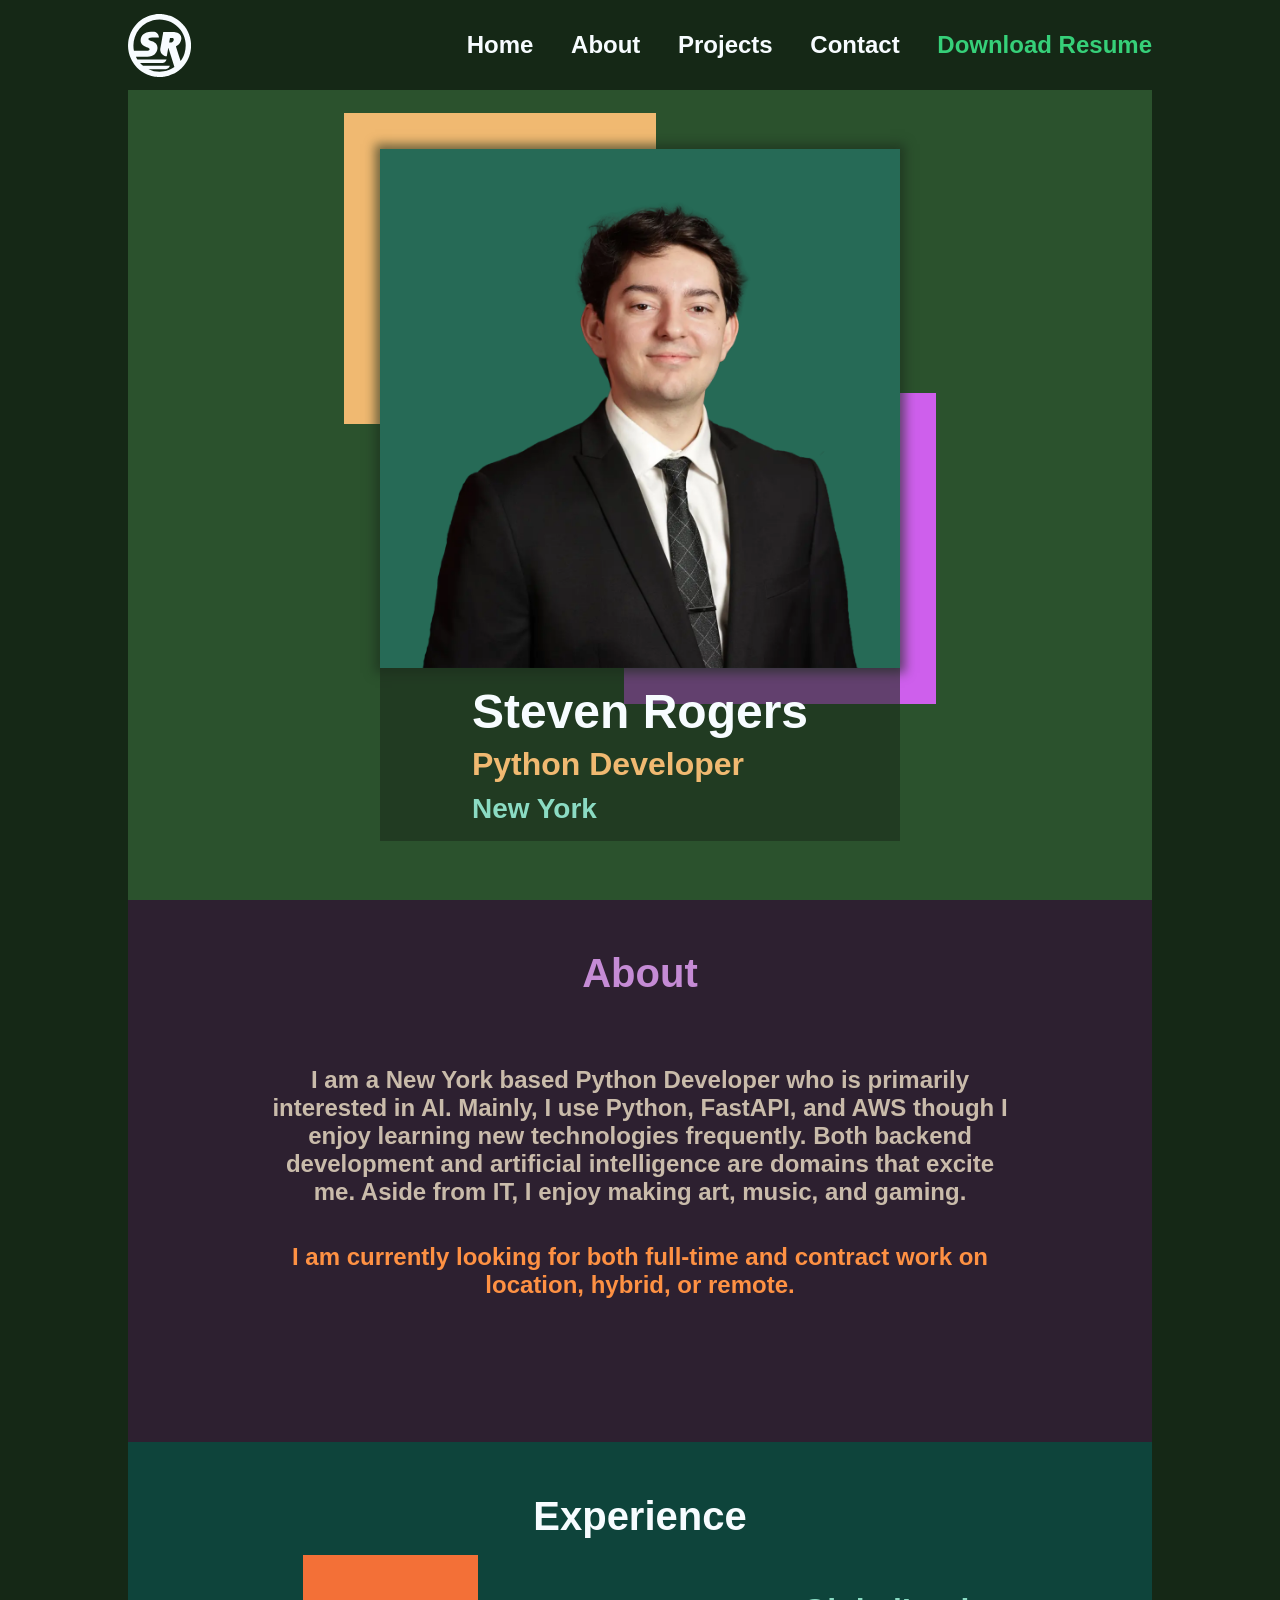
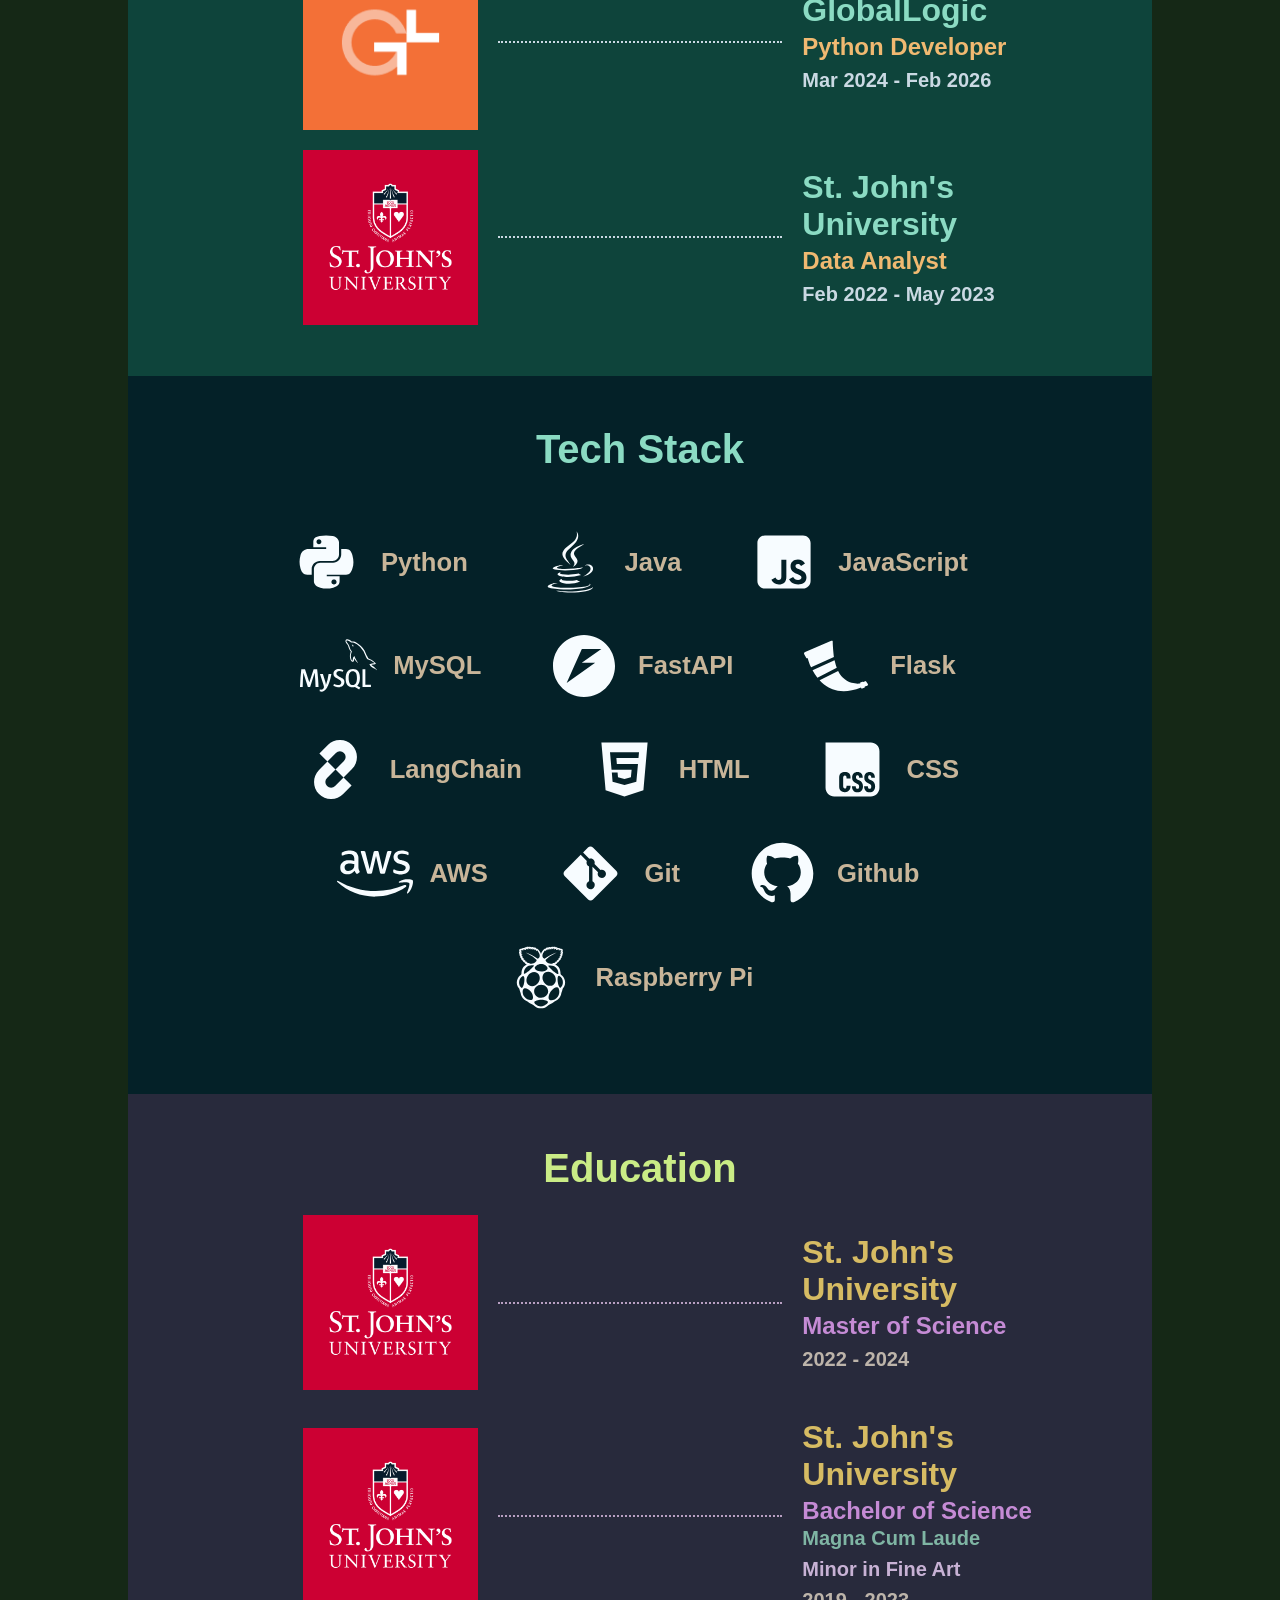
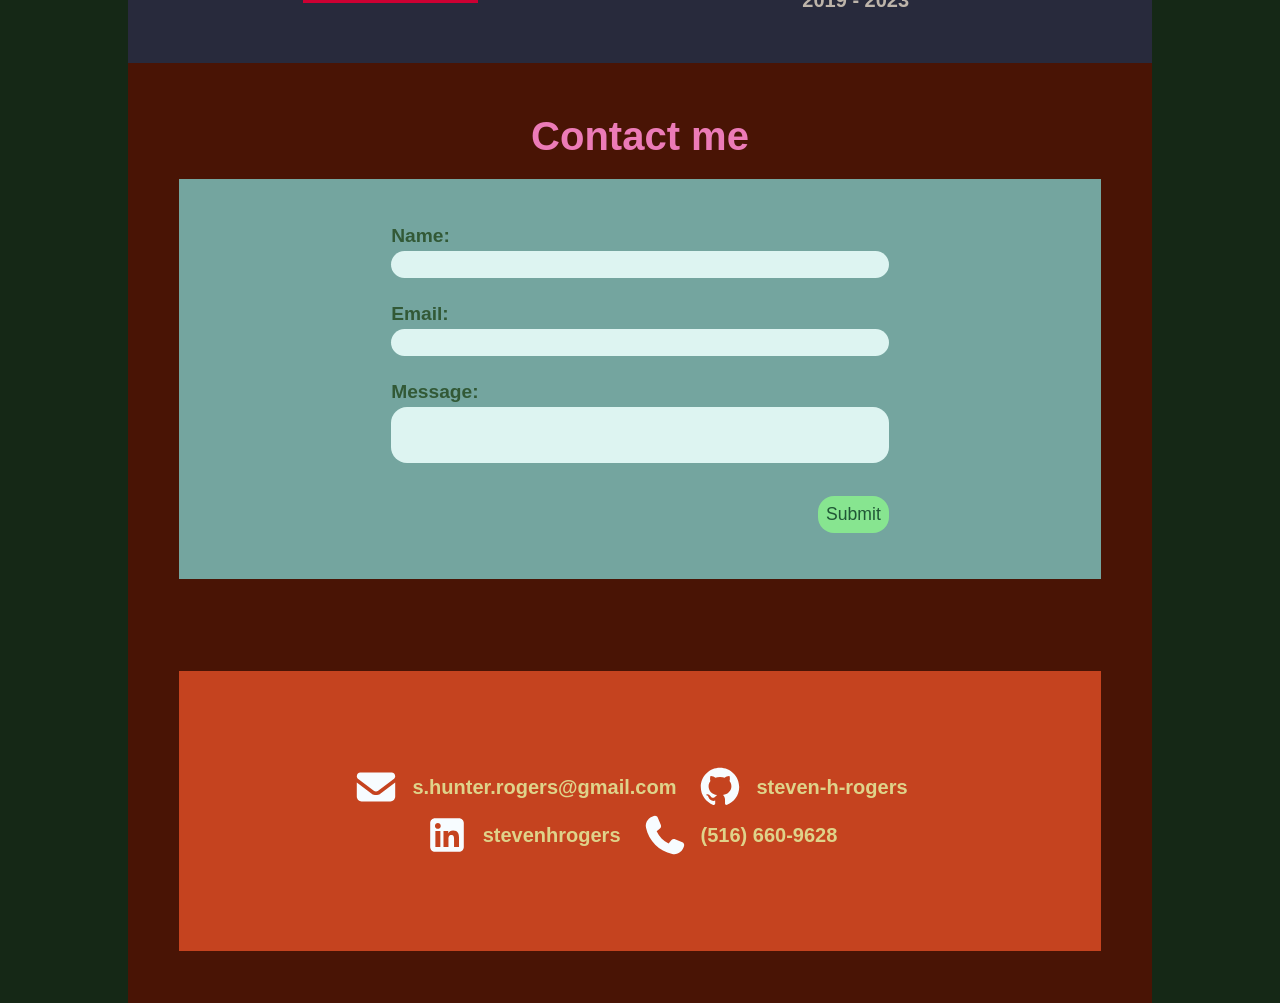
==== commit ff736c19: "navbar styling fixes, misc ux fixes" ====
--- a/index.html
+++ b/index.html
@@ -35,9 +35,9 @@
               <a class="nav-link" id="about-link" href="#about">About</a>
             </li>
             <!-- bring back once the section is complete -->
-            <!-- <li class="nav-item">
+            <li class="nav-item">
               <a class="nav-link" id="projects-link" href="#">Projects</a>
-            </li> -->
+            </li>
             <li class="nav-item">
               <a class="nav-link" id="contact-link" href="#contact">Contact</a>
             </li>
@@ -372,6 +372,7 @@
               />
               <a
                 href="https://github.com/steven-h-rogers"
+                target="_blank"
                 class="contact-link"
                 id="github-link"
                 >steven-h-rogers</a
@@ -386,6 +387,7 @@
               />
               <a
                 href="https://www.linkedin.com/in/stevenhrogers"
+                target="_blank"
                 class="contact-link"
                 id="linkedin-link"
                 >stevenhrogers</a
--- a/style.css
+++ b/style.css
@@ -197,6 +197,10 @@
   color: #ce5fec;
 }
 
+#download-resume-link {
+  color: #36d079;
+}
+
 .introduction {
   display: flex;
   flex-shrink: 1;
@@ -724,6 +728,14 @@
   margin-left: auto;
 }
 
+.form-submit-button:hover {
+  background-color: #92f29c;
+}
+
+.form-submit-button:active {
+  background-color: #61ef6f;
+}
+
 .contact-info-container {
   display: flex;
   justify-content: center;
@@ -756,6 +768,7 @@
   nav {
     display: flex;
     justify-content: space-between;
+    gap: 20px;
     width: 80dvw;
   }
 
@@ -766,9 +779,8 @@
     align-items: center;
     height: 10dvh;
     padding: 0;
-    padding-right: 3%;
     font-size: clamp(1rem, 3dvw, 1.5rem);
-    width: clamp(300px, 65%, 80%);
+    width: 100%;
     margin-top: 0;
     position: static;
     background-color: transparent;
@@ -778,7 +790,6 @@
     display: flex;
     flex-direction: row;
     align-items: center;
-    max-width: 70%;
     height: 100%;
   }
 
@@ -787,19 +798,25 @@
     flex-direction: row;
     align-items: center;
     justify-content: end;
+    width: max-content;
+    gap: 4%;
   }
 
   .nav-link {
     height: 100%;
+    width: max-content;
   }
 
   .nav-item {
-    margin-left: 2%;
+    /* margin-left: 2%; */
+    width: max-content;
   }
 
   #mobile-nav-list .nav-item a {
     display: inline-block;
     border-bottom: none;
+    width: max-content;
+    font-size: clamp(1rem, 2.5dvw, 1.5rem);
   }
 
   .bars {
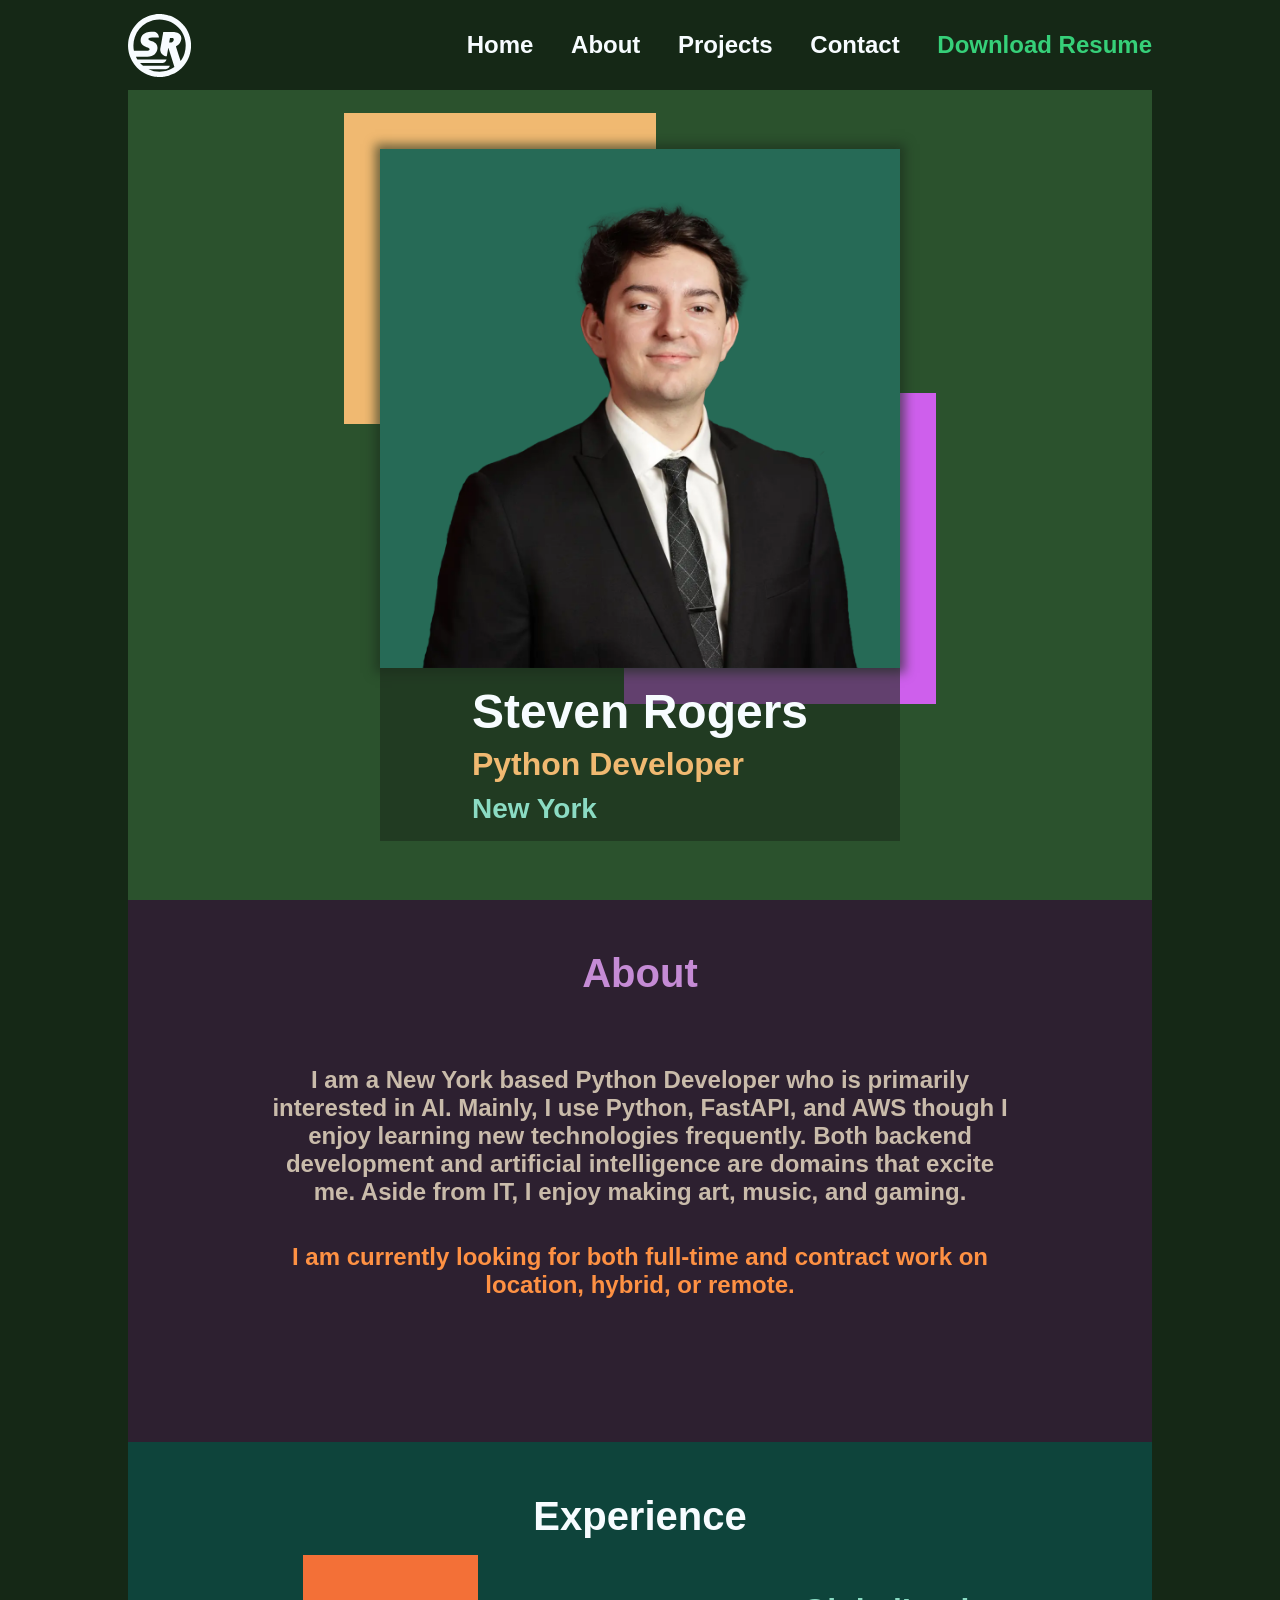
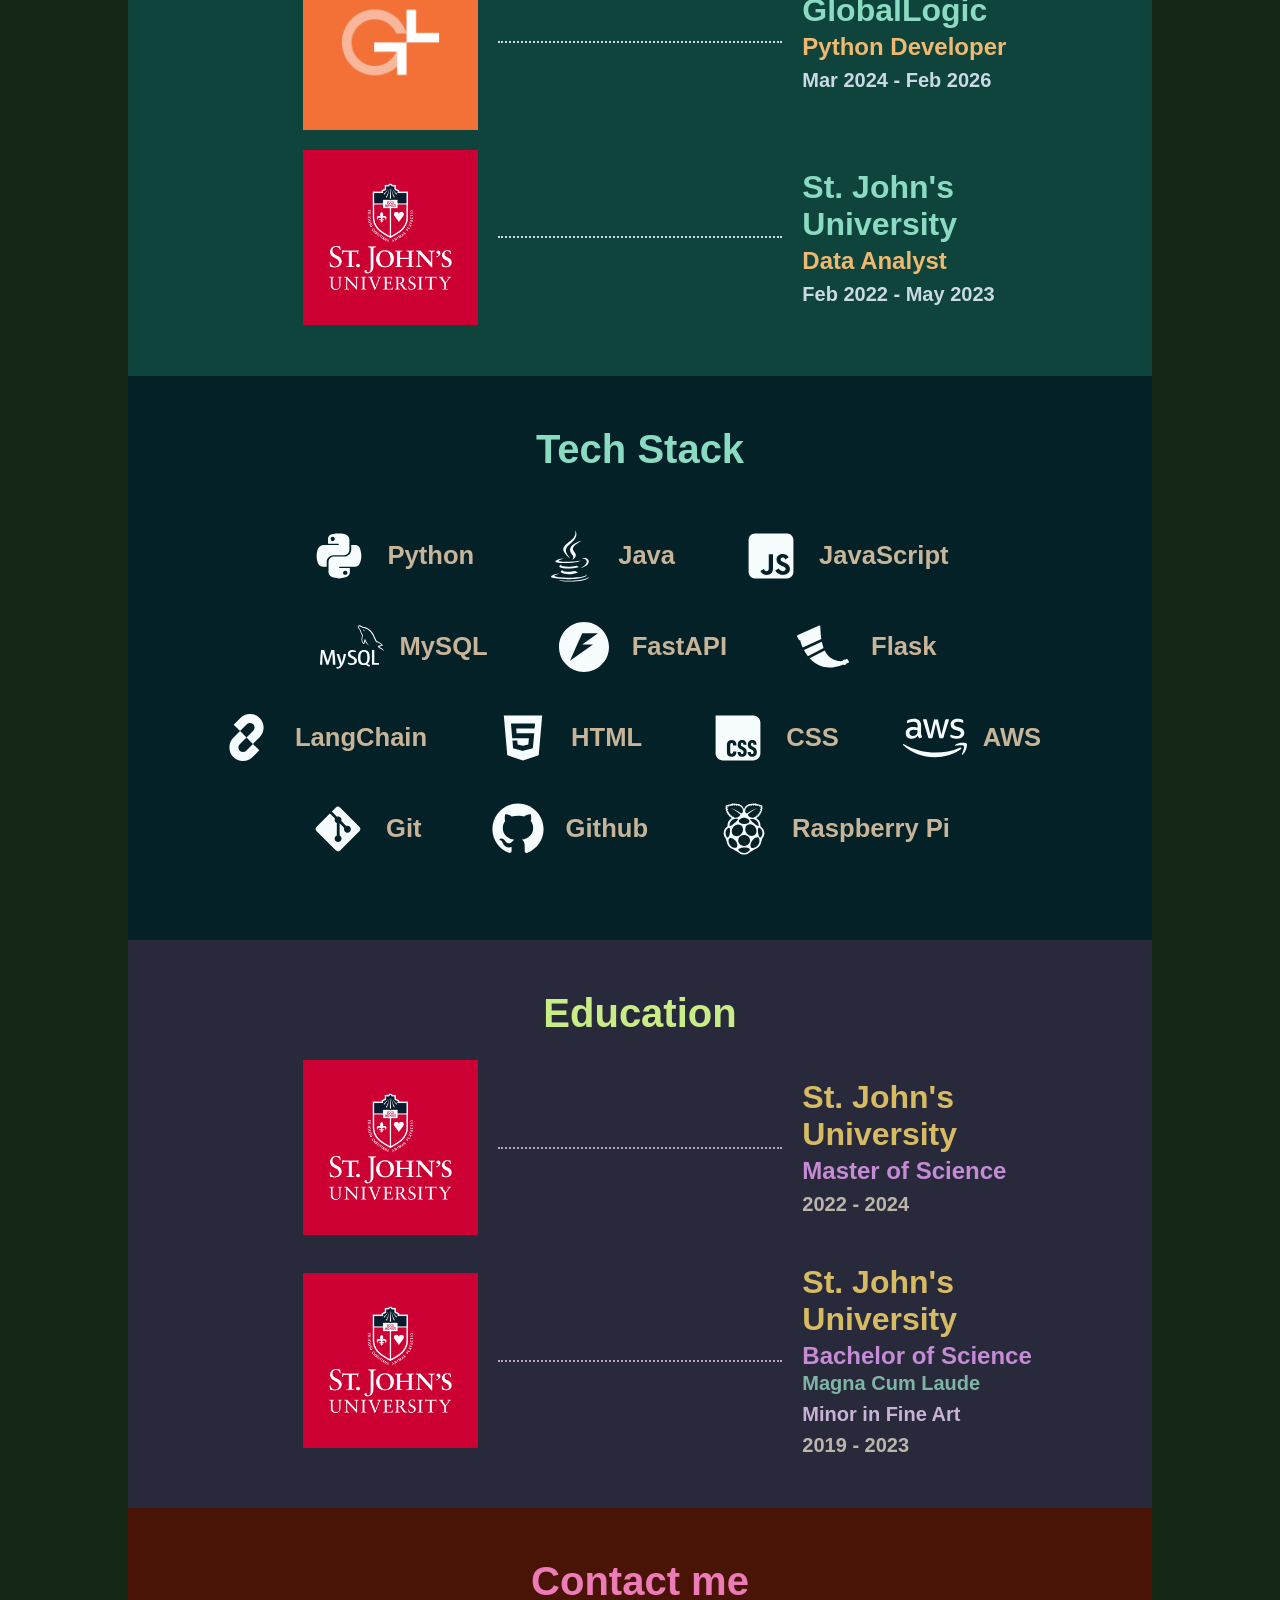
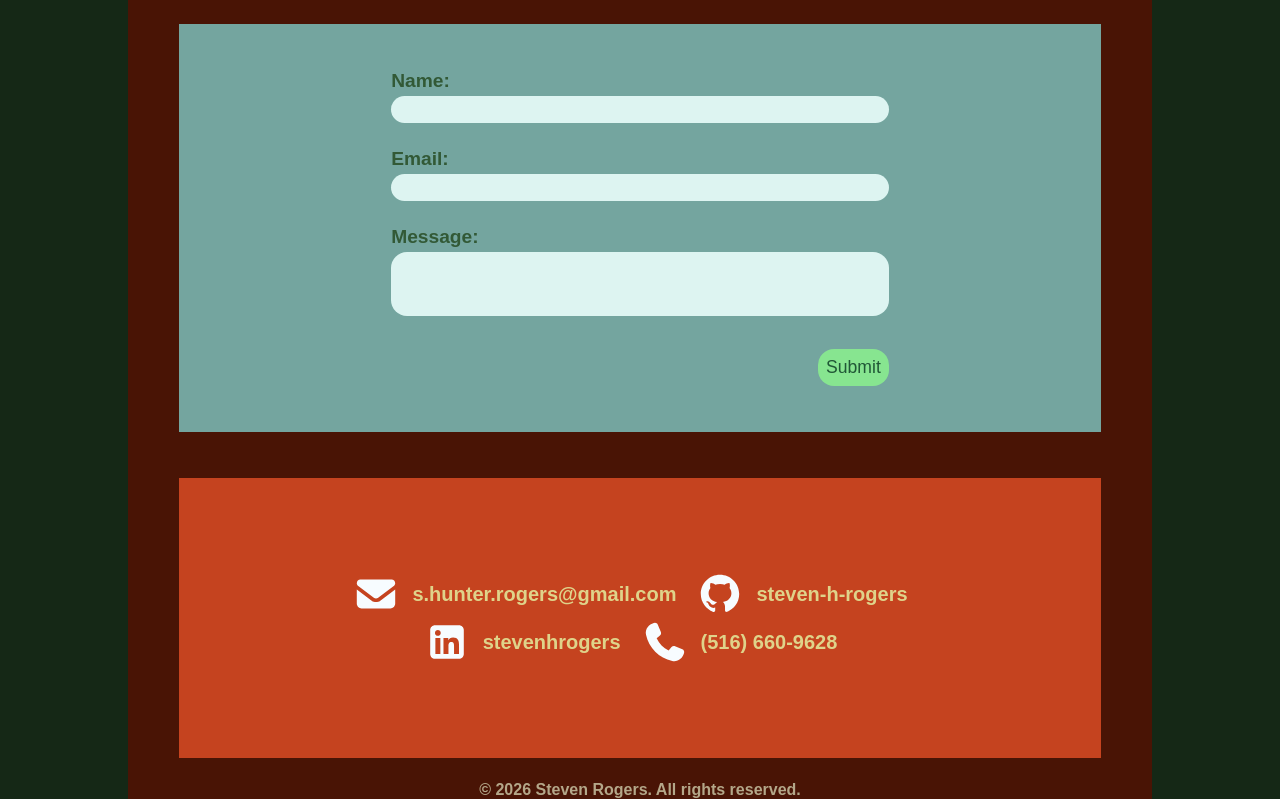
==== commit c489b529: "added copyright and further ux improvements" ====
--- a/index.html
+++ b/index.html
@@ -5,6 +5,11 @@
     <meta name="viewport" content="width=device-width, initial-scale=1.0" />
     <title>Steven Rogers Portfolio</title>
     <link rel="stylesheet" href="style.css" />
+    <link
+      rel="shortcut icon"
+      href="imgs/personal_imgs/Slogo_white.svg"
+      type="image/x-icon"
+    />
     <script src="script.js" defer></script>
   </head>
   <body>
--- a/style.css
+++ b/style.css
@@ -34,6 +34,17 @@
 img {
   pointer-events: none;
   user-select: none;
+}
+
+.copyright {
+  margin-top: 2.5%;
+  font-size: 1rem;
+  justify-self: end;
+  bottom: 0;
+  margin-left: auto;
+  margin-right: auto;
+  text-align: center;
+  color: #b4a789;
 }
 
 .vertical-nav {
@@ -483,7 +494,7 @@
   /* min-width: 40px;
   width: 100px;
   max-width: 150px; */
-  width: clamp(40px, 6vw, 110px);
+  width: clamp(40px, 5vw, 110px);
   margin-right: 1rem;
   /* object-fit: contain; */
 }
@@ -648,6 +659,7 @@
   display: flex;
   flex-direction: column;
   justify-content: space-around;
+  padding-bottom: 0;
   background-color: #491405;
 }
 
@@ -673,7 +685,7 @@
   /* gap: 5%; */
   padding: 5%;
   background-color: #74a59f;
-  margin-bottom: 10%;
+  margin-bottom: 5%;
 }
 
 #contact-form {
@@ -830,6 +842,10 @@
   #page-format-container {
     width: 80dvw;
   }
+
+  #message-input {
+    height: 4rem;
+  }
 }
 
 /* color pallette
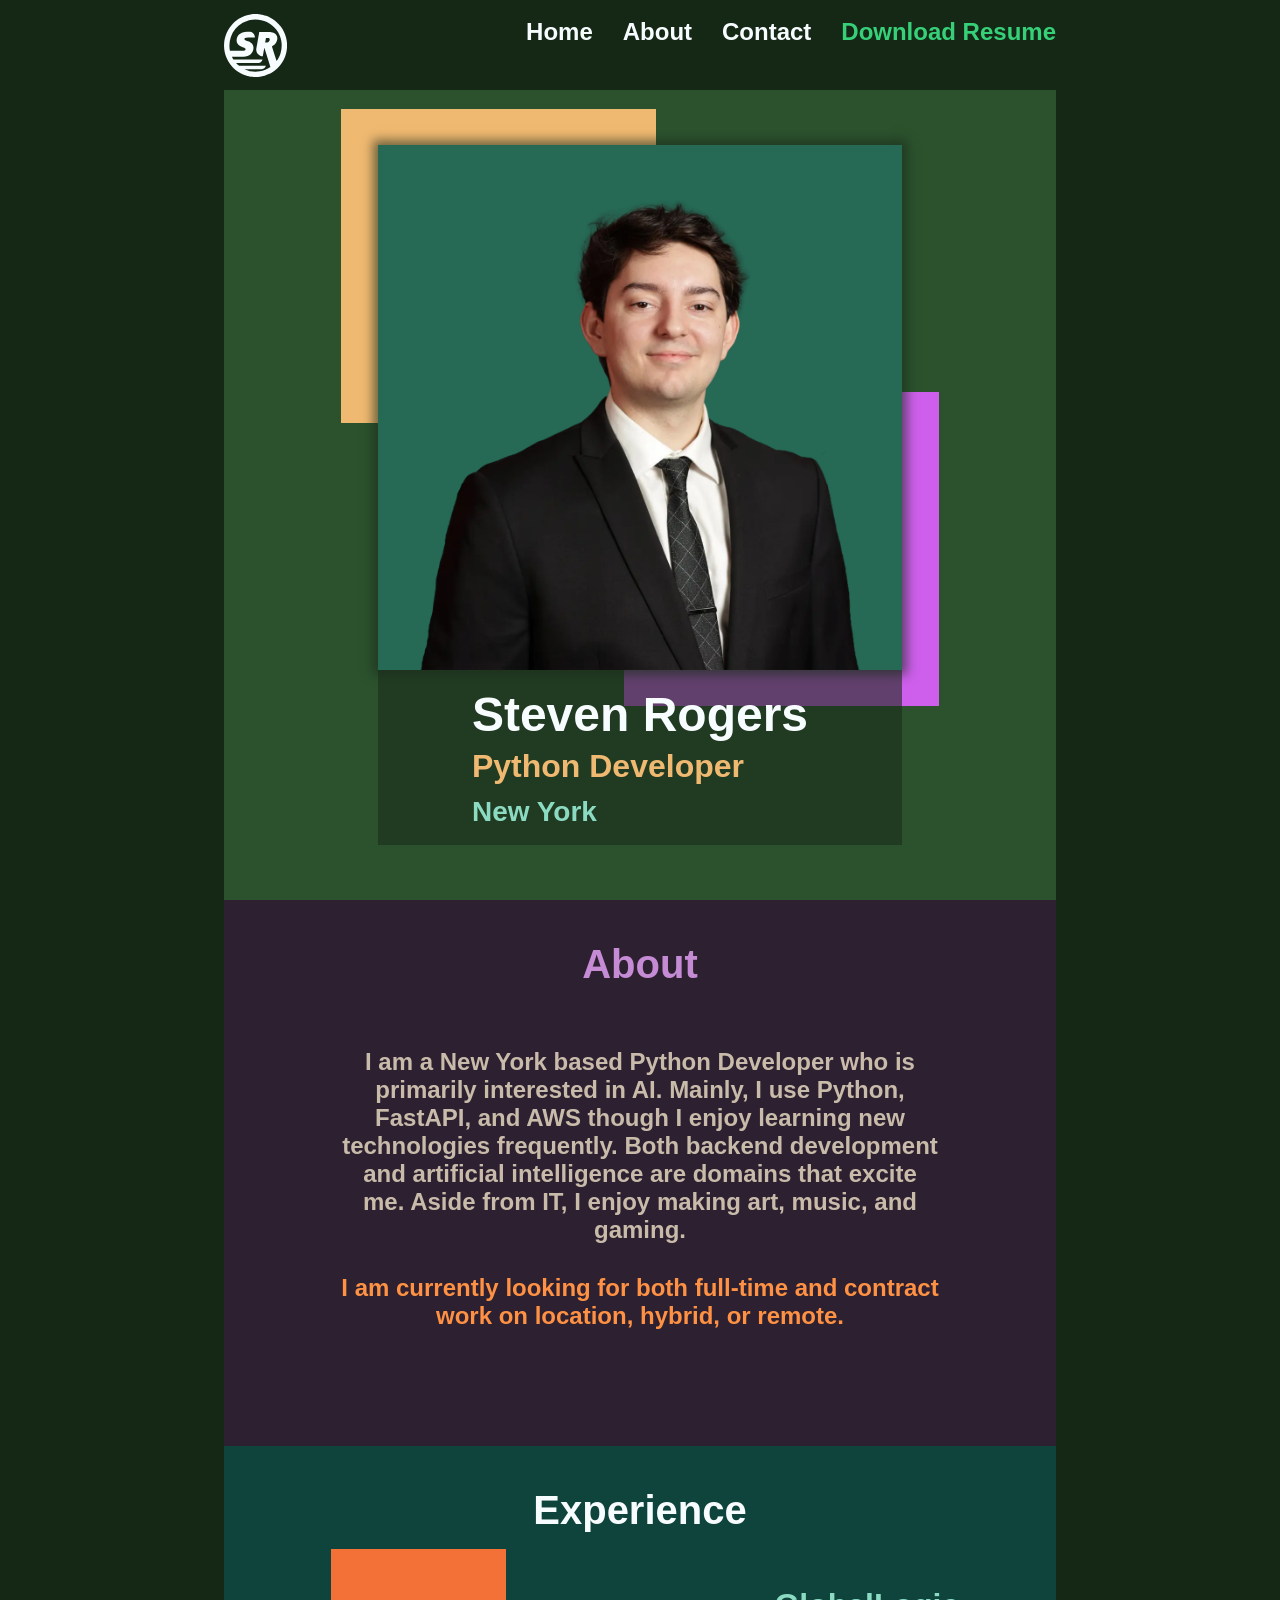
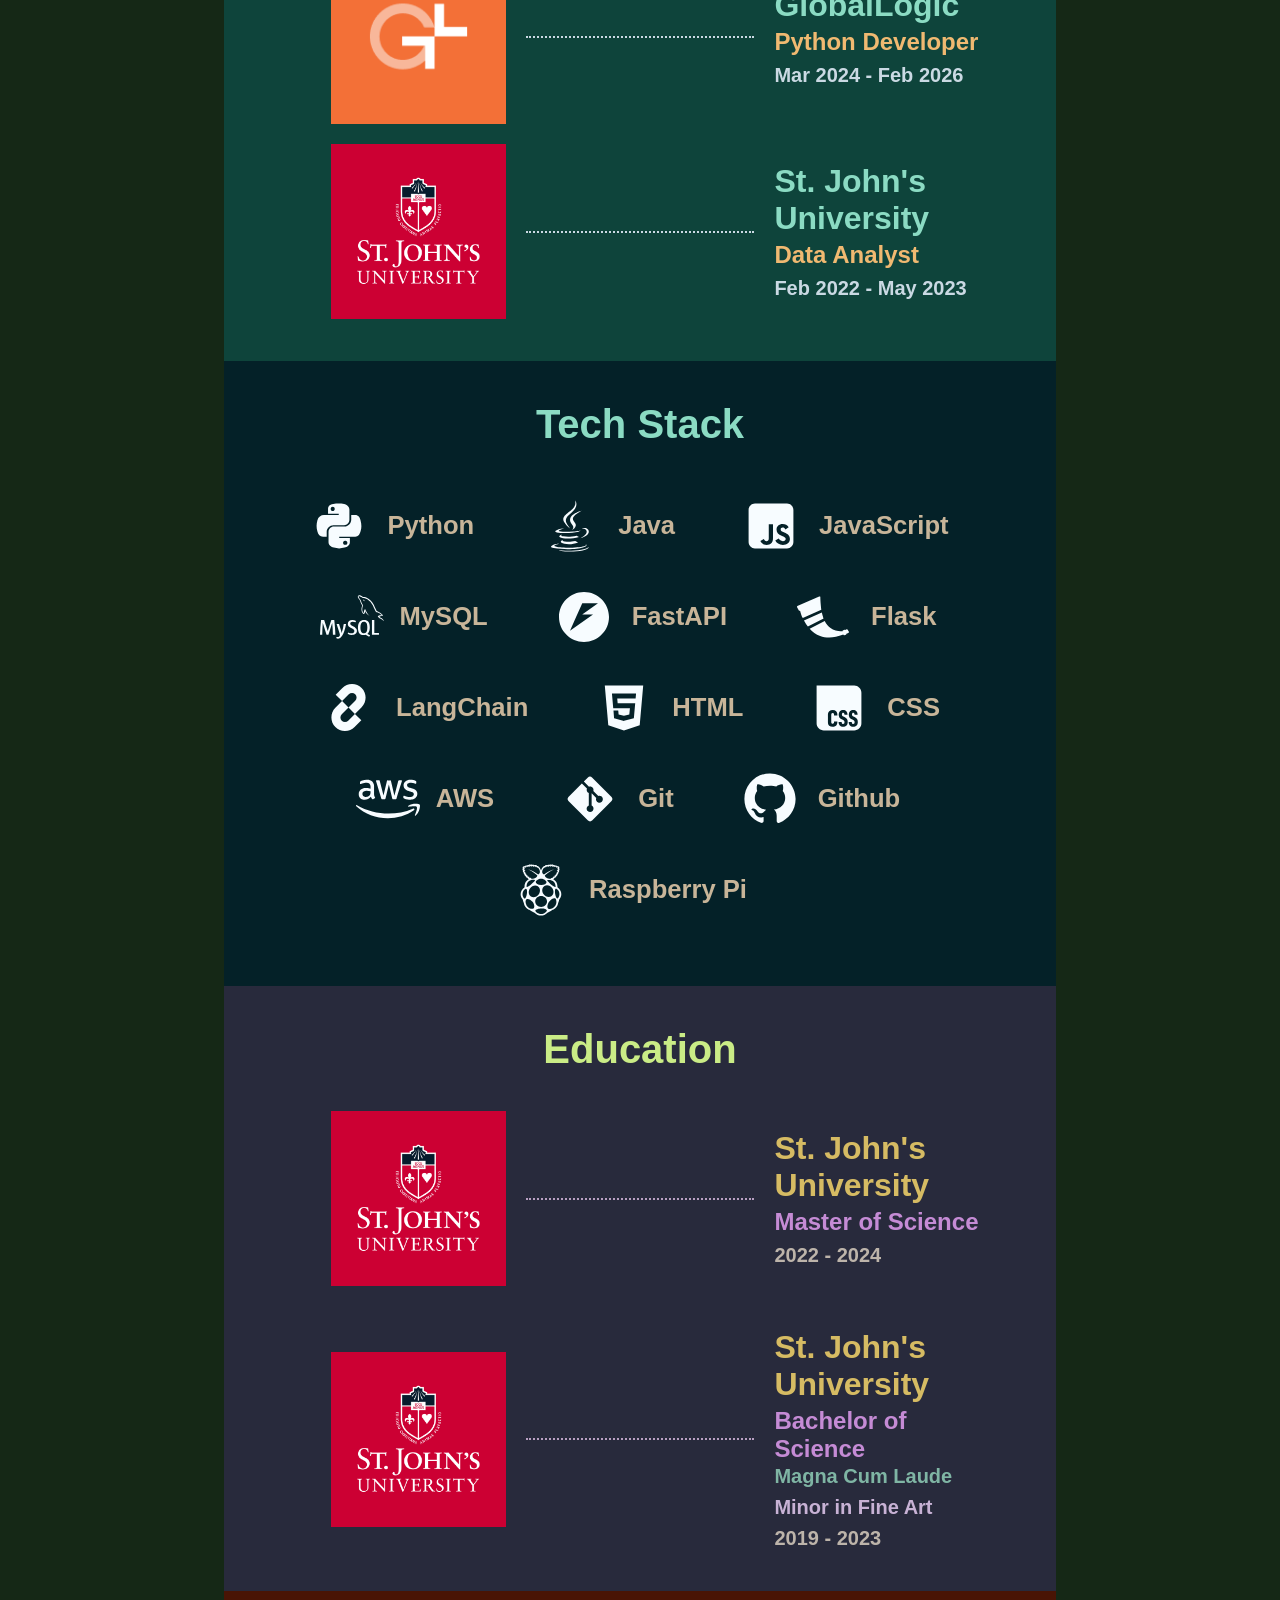
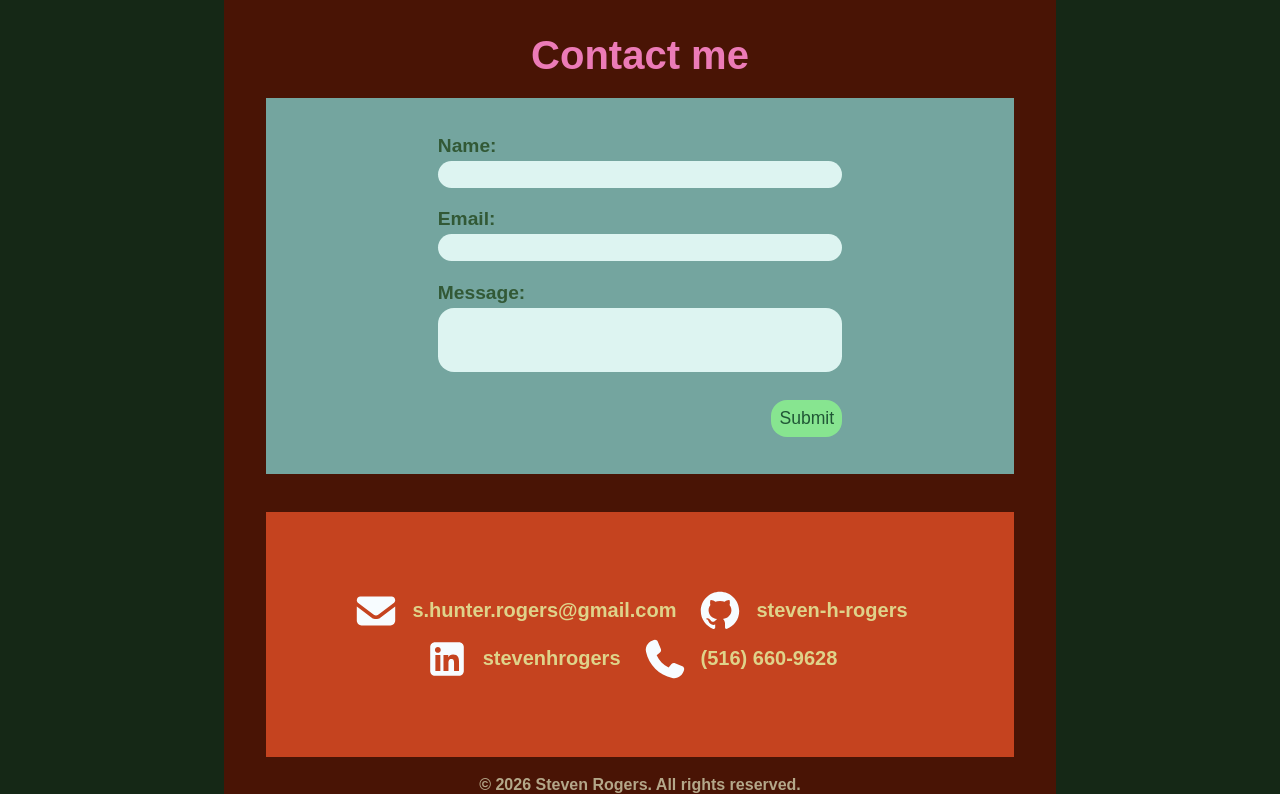
==== commit 2088aeb1: "iphone bug fixes and first deployment" ====
--- a/index.html
+++ b/index.html
@@ -1,8 +1,14 @@
-<!DOCTYPE html>
+<!doctype html>
 <html lang="en">
   <head>
+    <!-- ?consider preloading images that are in the initial viewport -->
     <meta charset="UTF-8" />
-    <meta name="viewport" content="width=device-width, initial-scale=1.0" />
+    <!-- <meta name="viewport" content="width=device-width, initial-scale=1.0" /> -->
+    <meta
+      name="viewport"
+      content="width=device-width, initial-scale=1, minimum-scale=1"
+    />
+
     <title>Steven Rogers Portfolio</title>
     <link rel="stylesheet" href="style.css" />
     <link
@@ -14,6 +20,12 @@
   </head>
   <body>
     <nav>
+      <img
+        loading="eager"
+        class="sr-logo"
+        src="imgs/personal_imgs/Slogo_white.svg"
+        alt="SR Logo"
+      />
       <button class="bars-button">
         <img
           loading="eager"
@@ -24,12 +36,6 @@
         />
       </button>
 
-      <img
-        loading="eager"
-        class="sr-logo"
-        src="imgs/personal_imgs/Slogo_white.svg"
-        alt="SR Logo"
-      />
       <div class="vertical-nav">
         <div class="nav-format-container">
           <ul class="list" id="mobile-nav-list">
@@ -40,9 +46,9 @@
               <a class="nav-link" id="about-link" href="#about">About</a>
             </li>
             <!-- bring back once the section is complete -->
-            <li class="nav-item">
+            <!-- <li class="nav-item">
               <a class="nav-link" id="projects-link" href="#">Projects</a>
-            </li>
+            </li> -->
             <li class="nav-item">
               <a class="nav-link" id="contact-link" href="#contact">Contact</a>
             </li>
--- a/style.css
+++ b/style.css
@@ -62,7 +62,7 @@
   right: 0;
   top: 0;
   margin-top: 10dvh;
-  width: clamp(100px, 70vw, 70vw);
+  width: clamp(100px, 70dvw, 70dvw);
   height: 90vh;
   background-color: #061807;
   z-index: 10000;
@@ -89,6 +89,7 @@
 #mobile-nav-list .nav-item a {
   min-width: 100%;
   width: 100px;
+  min-height: 55px;
   display: block;
   border-bottom: solid 2px #0e443b;
 }
@@ -152,30 +153,48 @@
 .sr-logo {
   display: flex;
   flex-shrink: 1;
+  /* justify-self: center; */
   /* flex-grow: 1; */
   /* aspect-ratio: 1/1; */
   pointer-events: all;
   max-height: 7dvh;
 }
 
-.bars {
+.bars-button img {
+  pointer-events: auto;
+}
+
+#bars-img {
+  height: 70%;
+  width: 70%;
 }
 
 .bars-button {
-  position: fixed;
-  right: 5%;
+  position: absolute;
+  /* margin-left: auto; */
+  right: 15svw;
+  justify-content: center;
+  align-items: center;
   display: flex;
   flex-shrink: 1;
-  flex-grow: 1;
-  height: 5dvh;
+  flex-grow: 0;
+  width: 66px;
+  height: 66px;
   background: none;
   border: none;
-}
-
-.bars-button:hover .bars {
+  z-index: 20000;
+  pointer-events: auto;
+
+  cursor: pointer;
+
+  touch-action: none;
+  -webkit-tap-highlight-color: transparent;
+}
+
+/* .bars-button:hover .bars {
   background-color: purple;
   cursor: pointer;
-}
+} */
 
 #nav-list {
   display: flex;
@@ -210,6 +229,14 @@
 
 #download-resume-link {
   color: #36d079;
+}
+
+#download-resume-link:hover {
+  color: #54f097;
+}
+
+#download-resume-link:active {
+  color: #ce5fec;
 }
 
 .introduction {
@@ -781,7 +808,7 @@
     display: flex;
     justify-content: space-between;
     gap: 20px;
-    width: 80dvw;
+    width: 65dvw;
   }
 
   .vertical-nav {
@@ -840,7 +867,7 @@
   }
 
   #page-format-container {
-    width: 80dvw;
+    width: 65dvw;
   }
 
   #message-input {
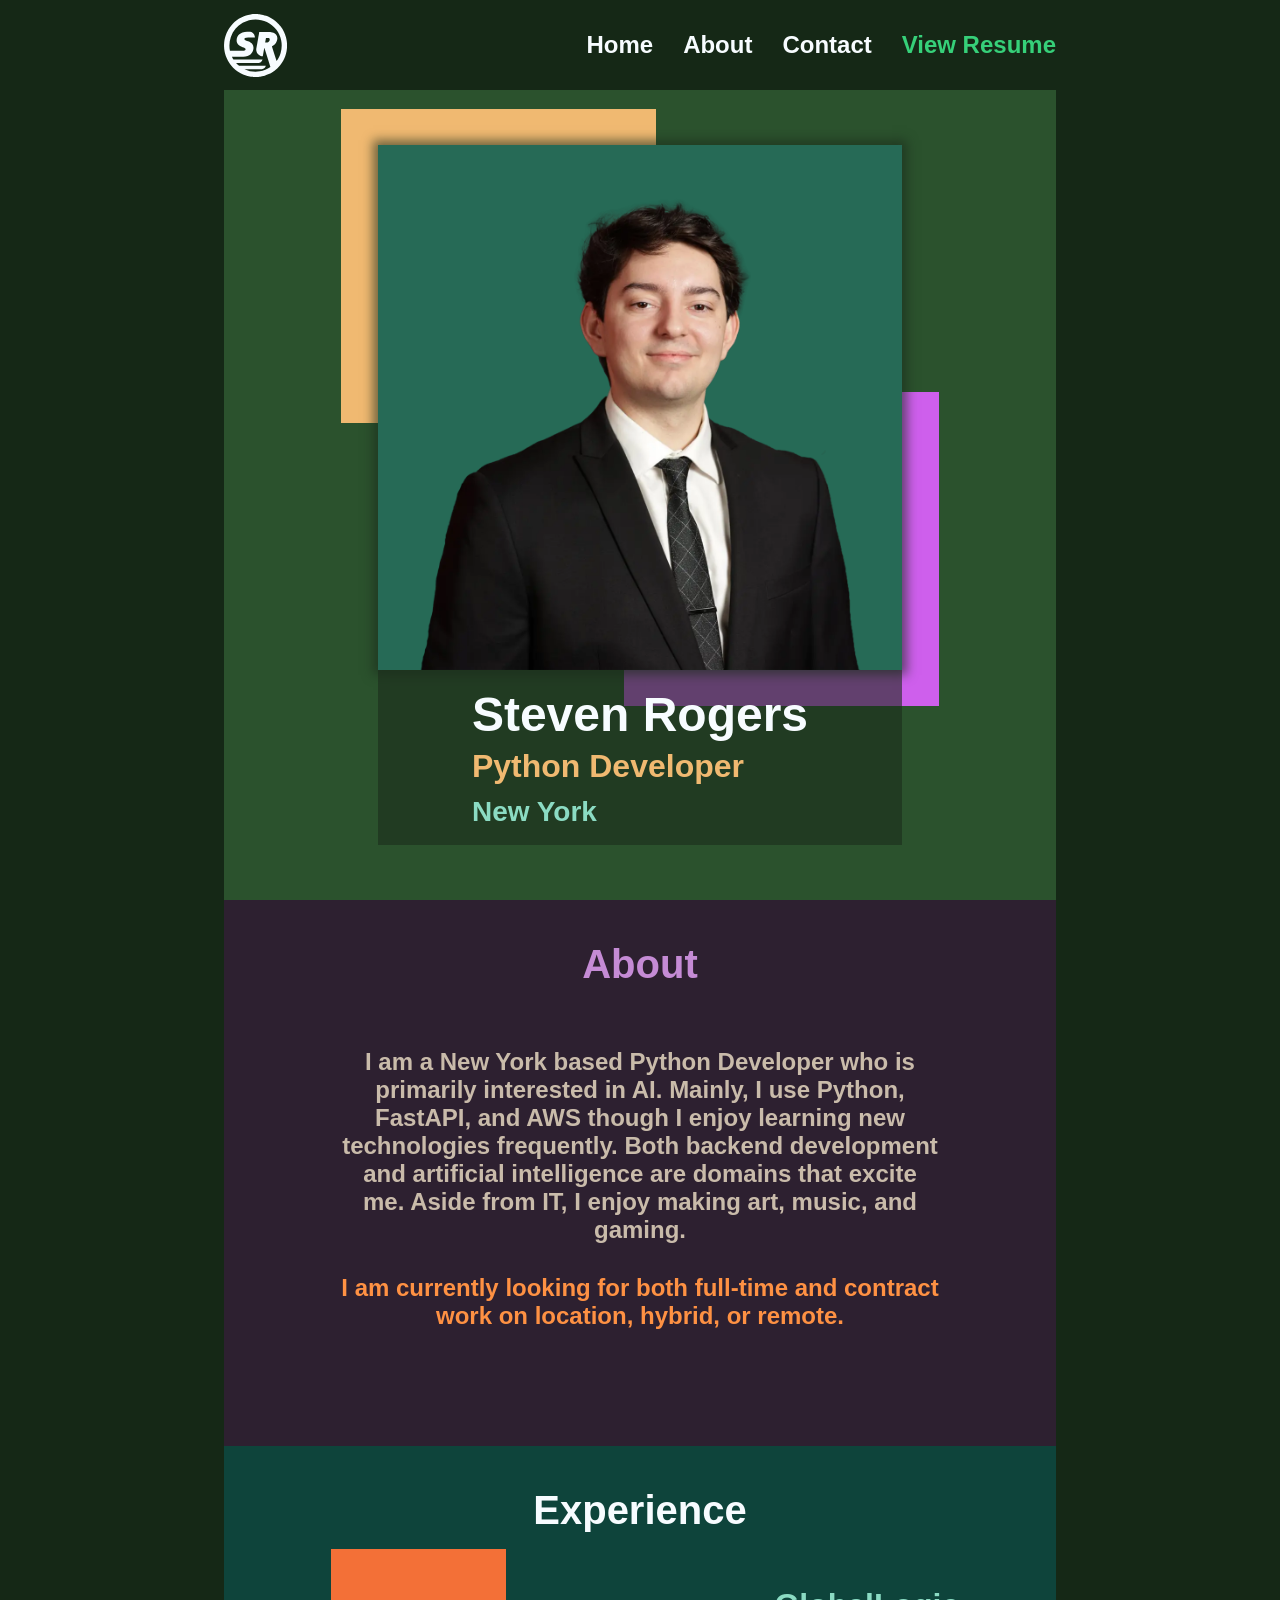
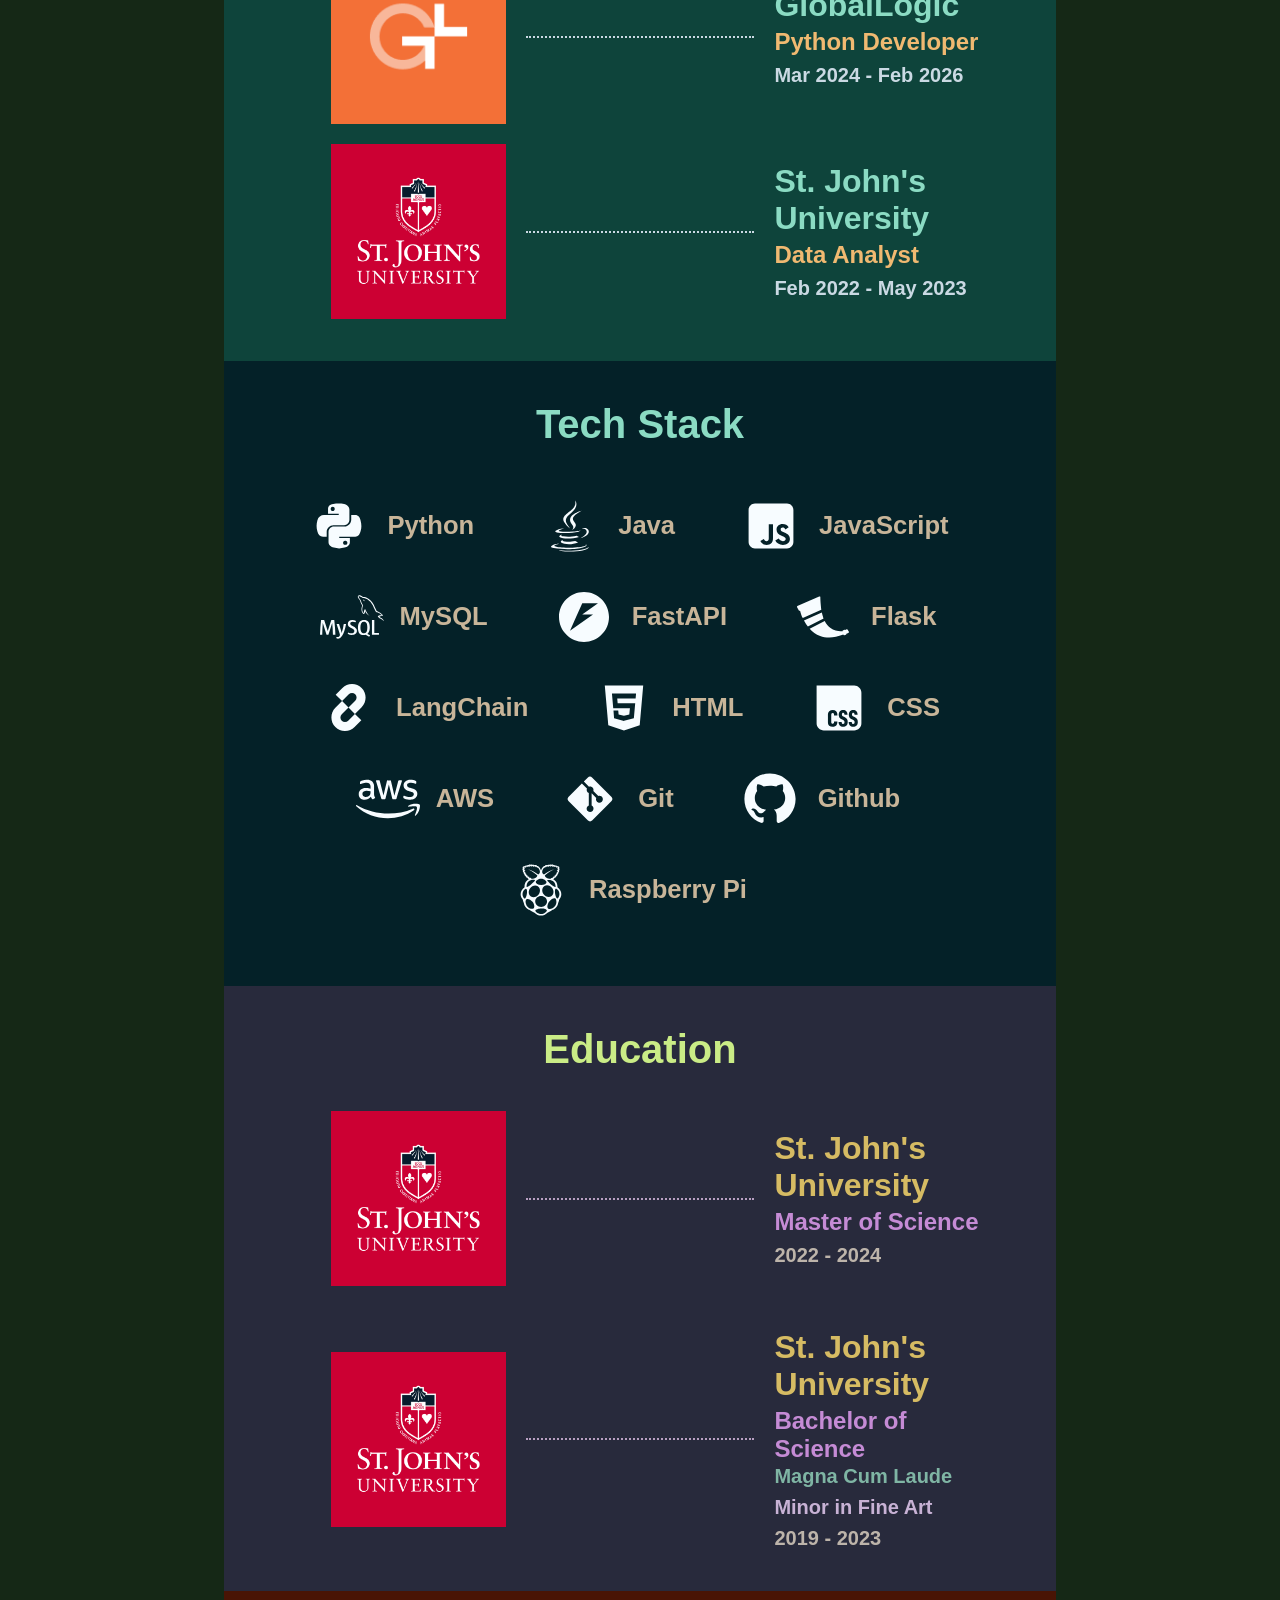
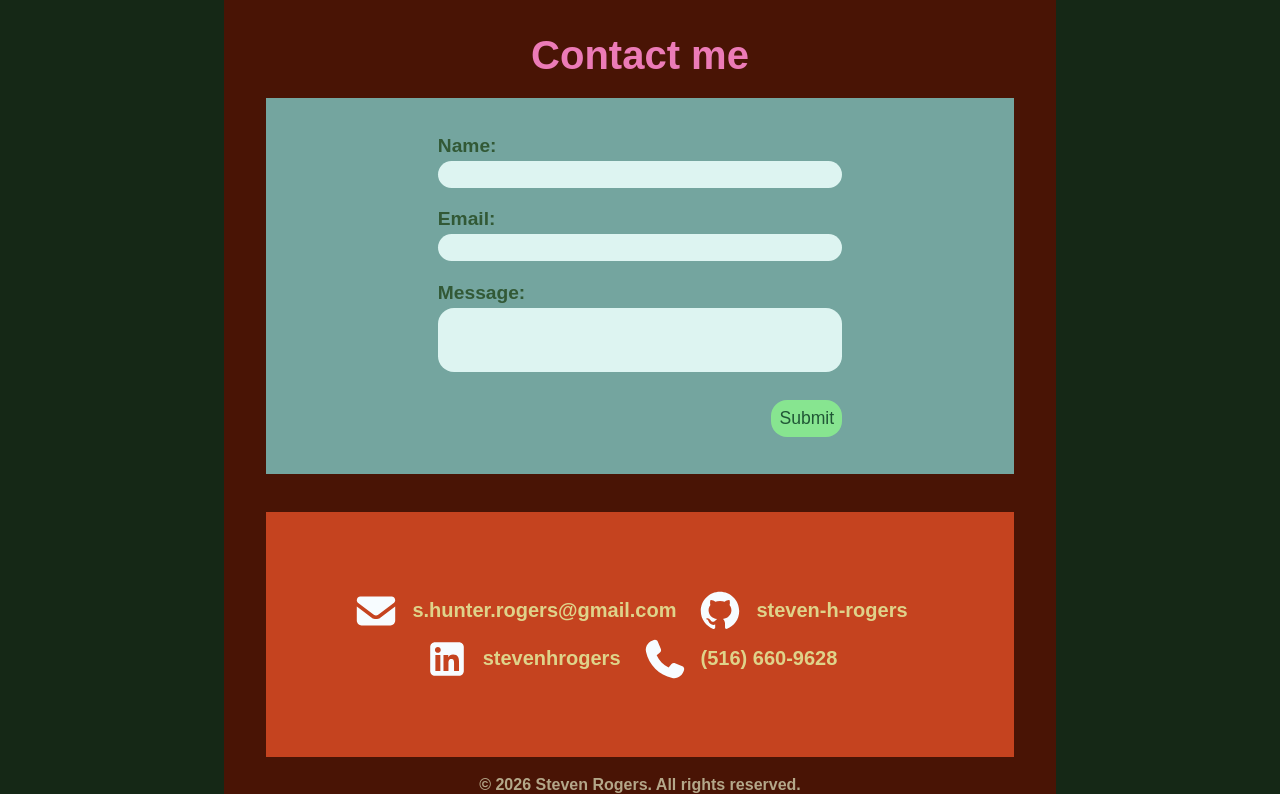
==== commit 24f26c58: "changed download resume to view resume" ====
--- a/index.html
+++ b/index.html
@@ -57,8 +57,9 @@
                 class="nav-link"
                 id="download-resume-link"
                 href="resume/StevenRogers_Resume_10-05-2026.pdf"
-                download
-                >Download Resume</a
+                target="_blank"
+                rel="noopener noreferrer"
+                >View Resume</a
               >
             </li>
           </ul>
--- a/style.css
+++ b/style.css
@@ -172,7 +172,7 @@
 .bars-button {
   position: absolute;
   /* margin-left: auto; */
-  right: 15svw;
+  right: 5svw;
   justify-content: center;
   align-items: center;
   display: flex;
@@ -858,6 +858,10 @@
     font-size: clamp(1rem, 2.5dvw, 1.5rem);
   }
 
+  #mobile-nav-list .nav-item a {
+    min-height: 0;
+  }
+
   .bars {
     display: none;
   }
